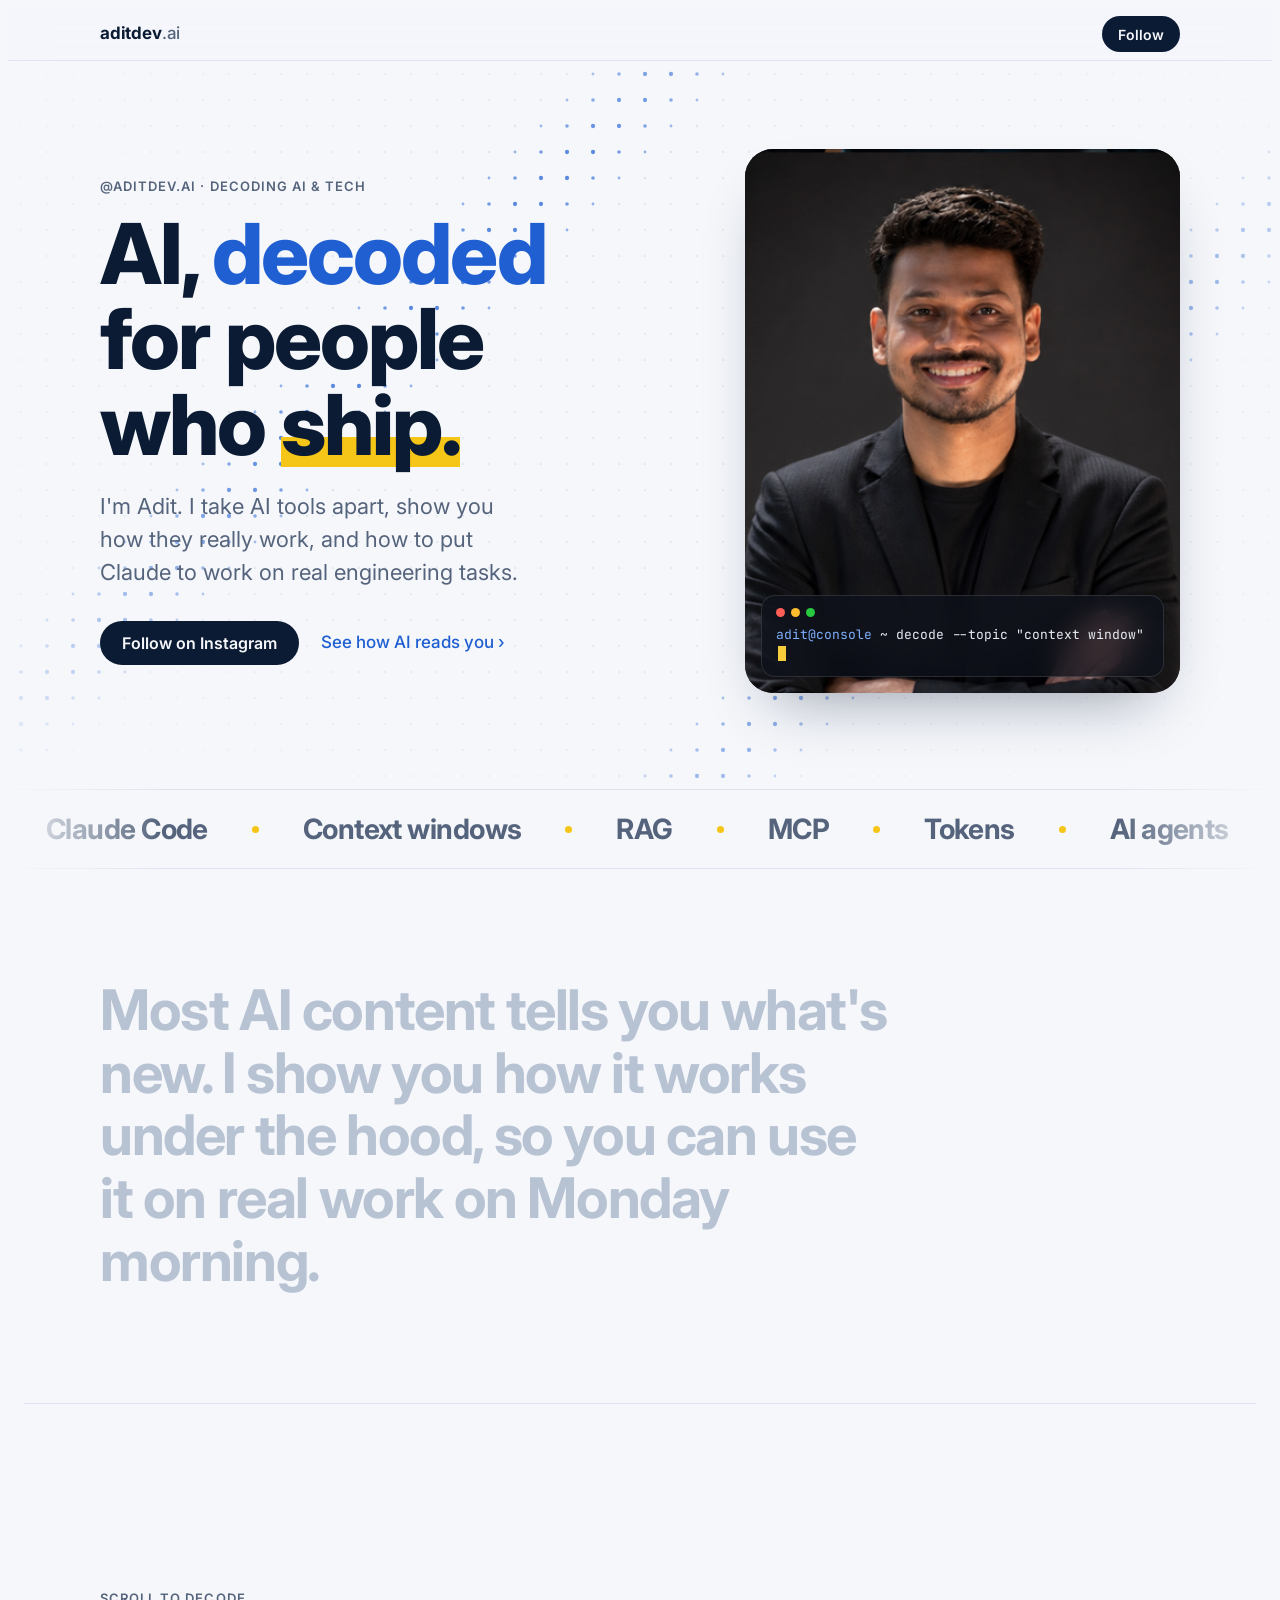
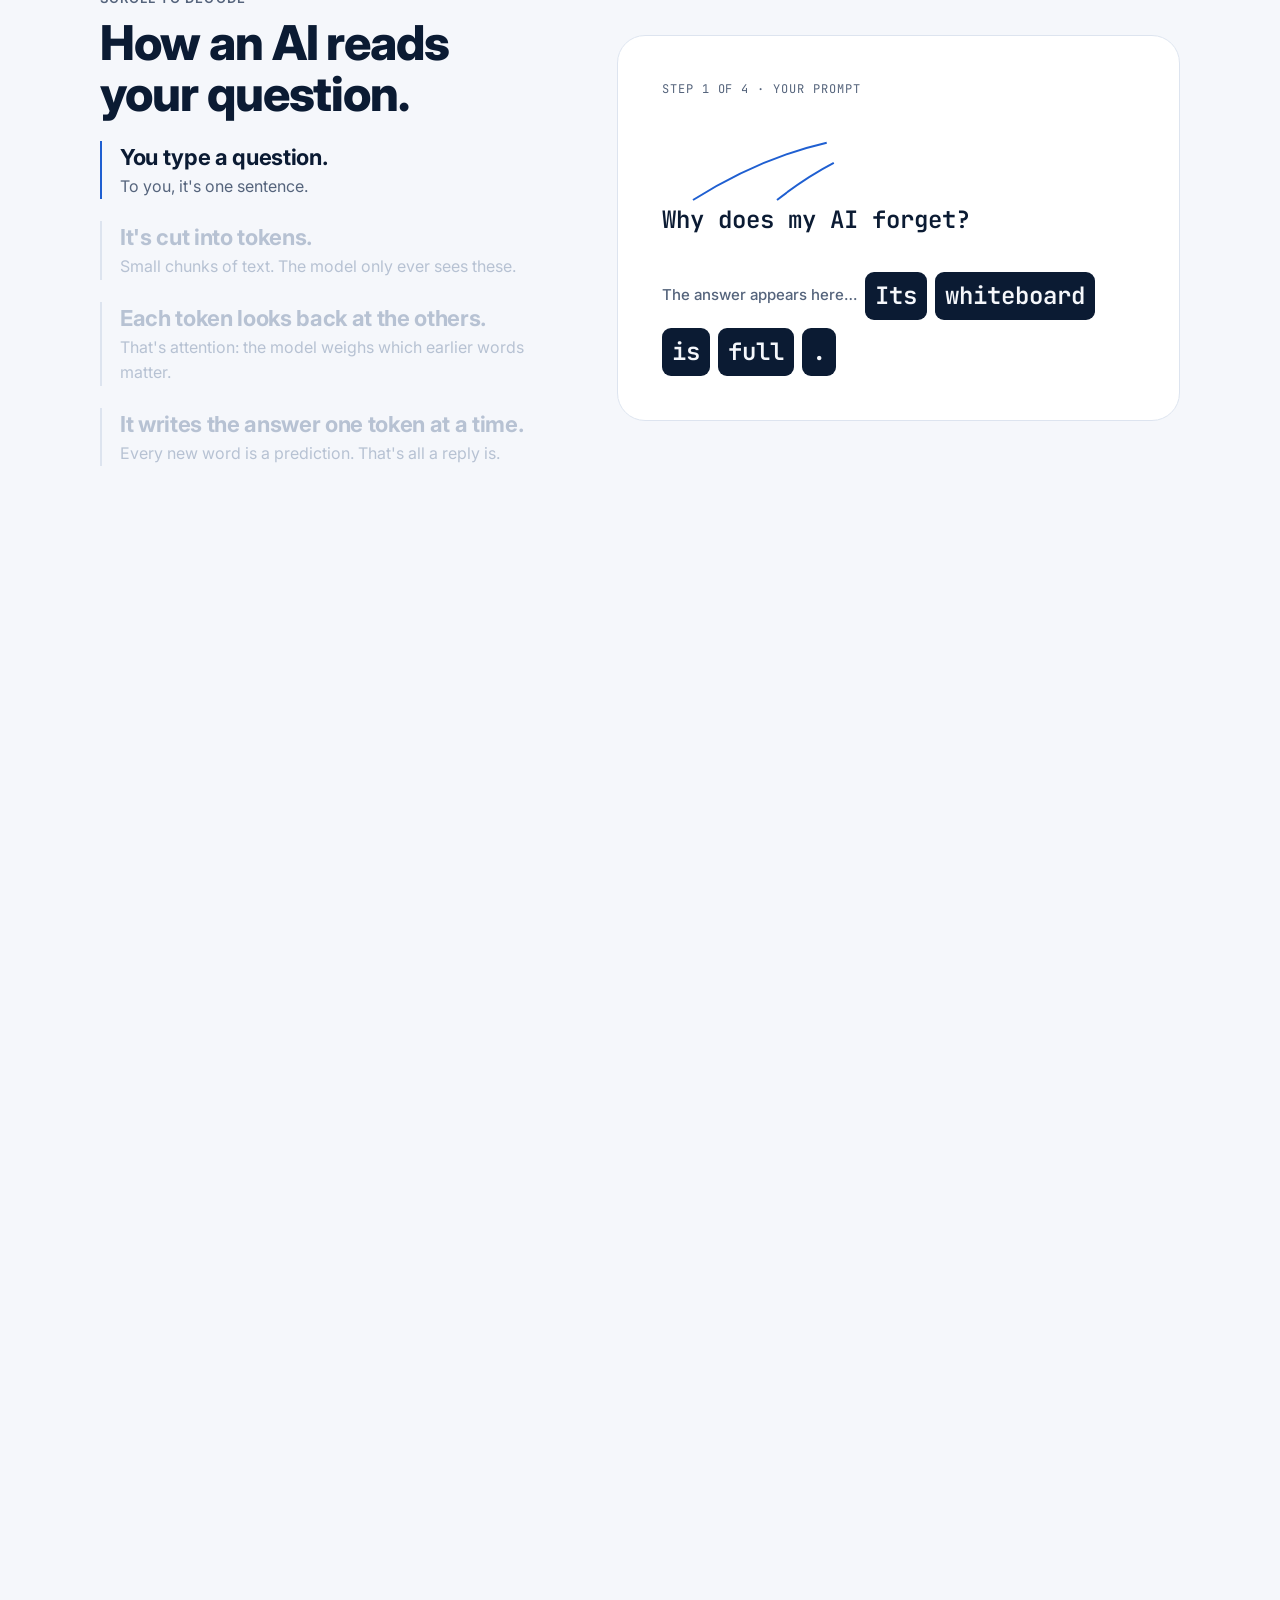
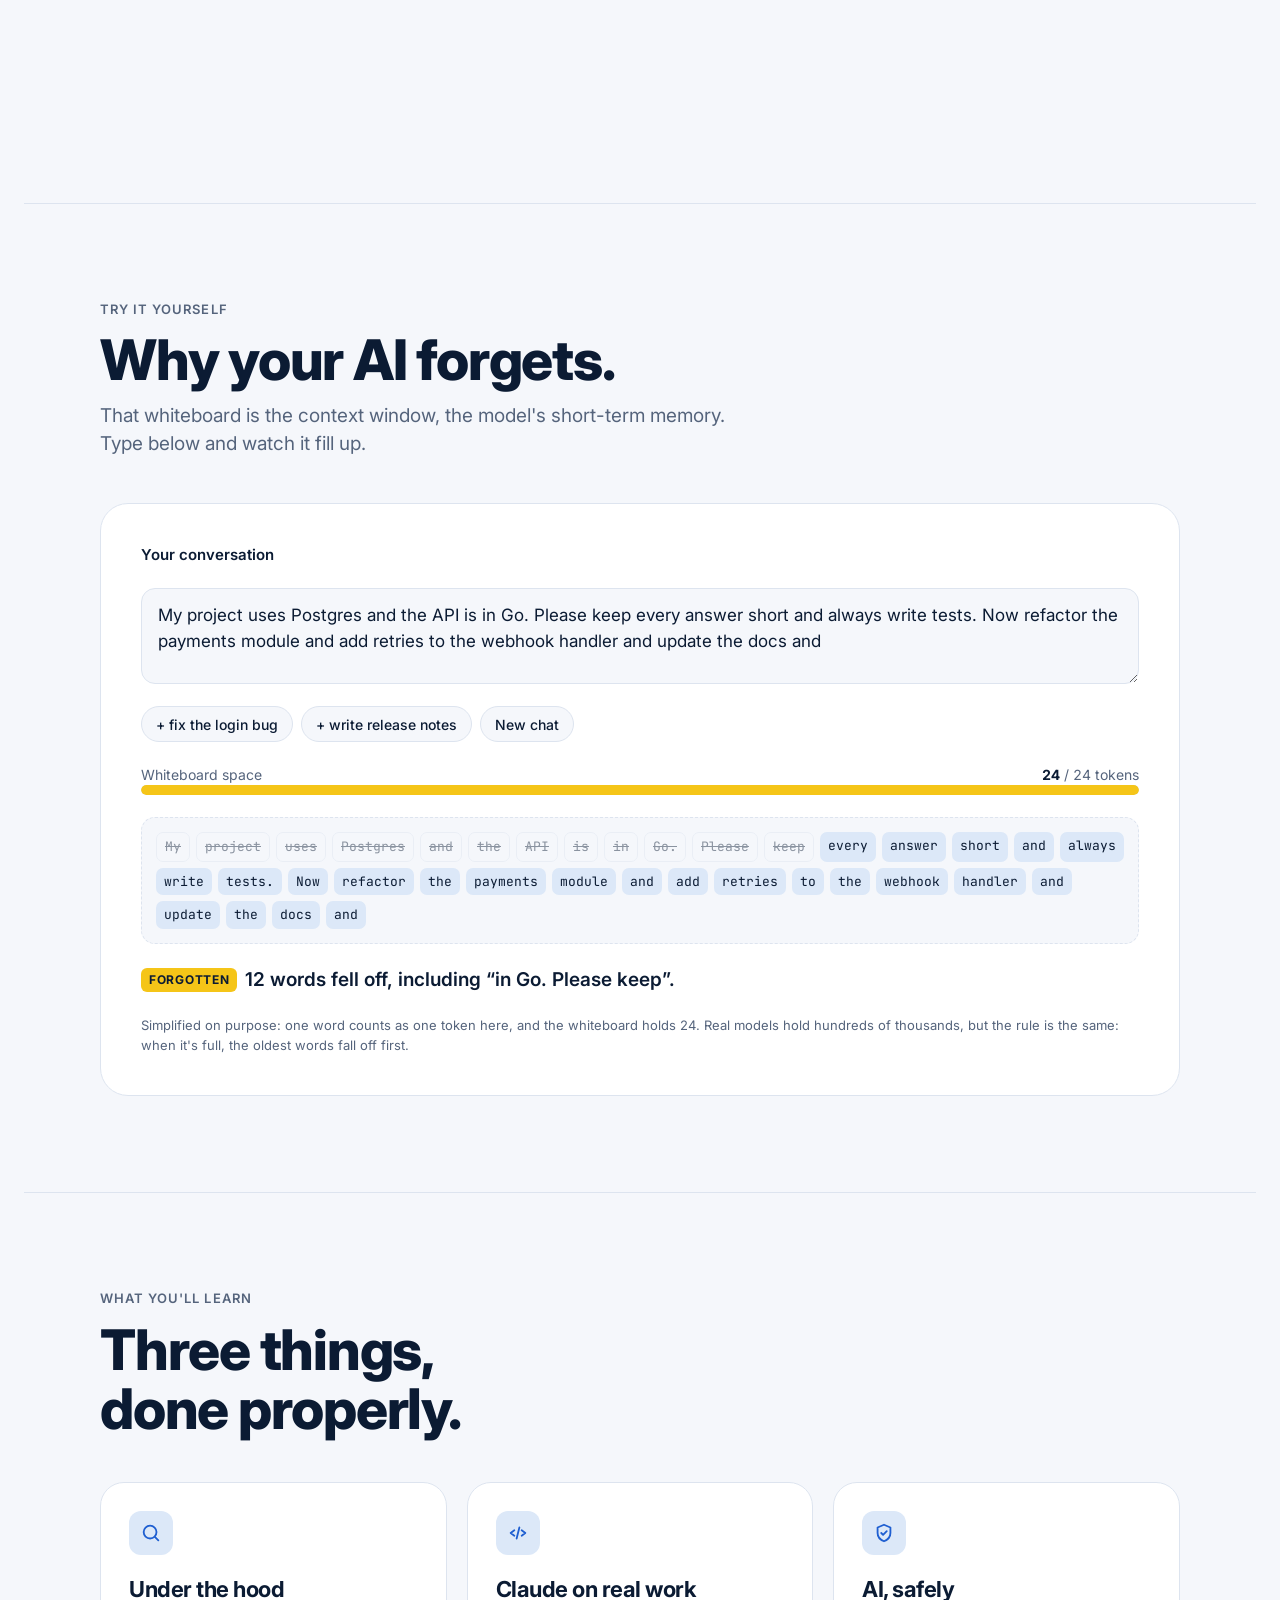
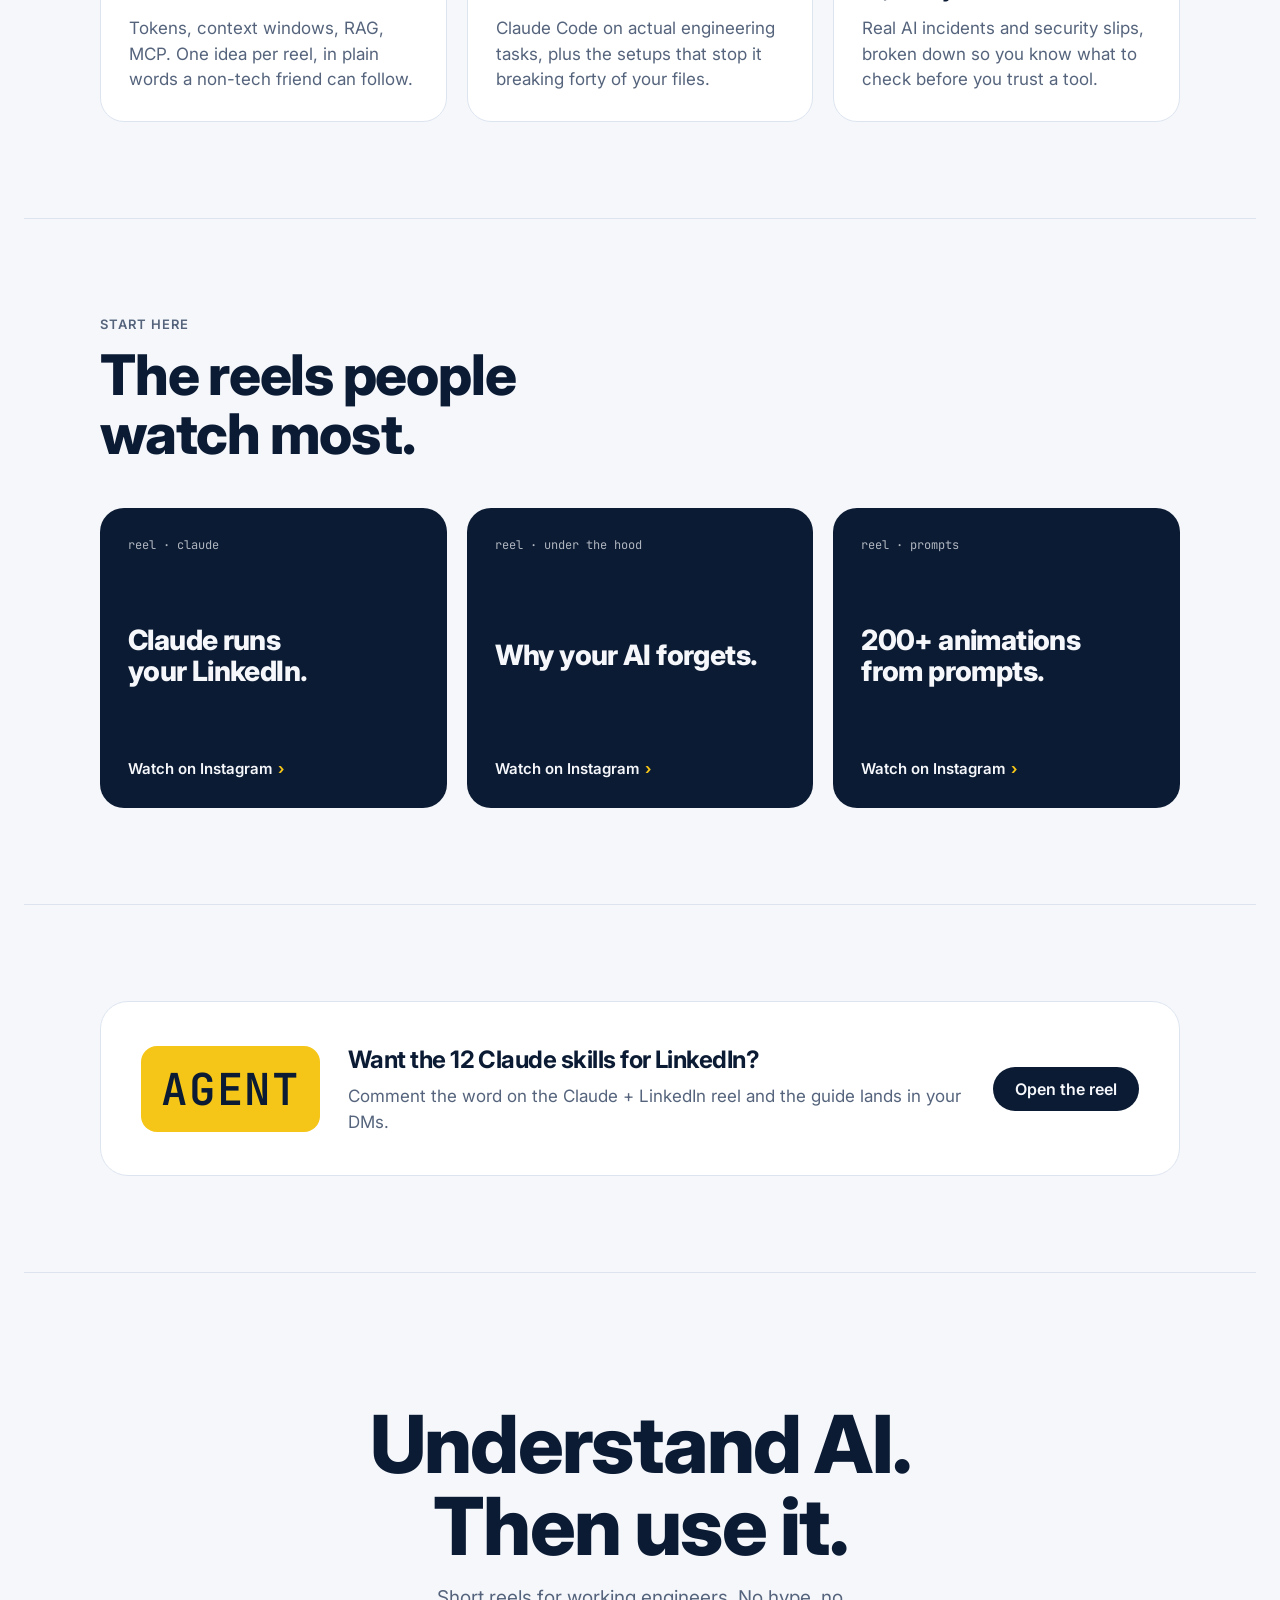
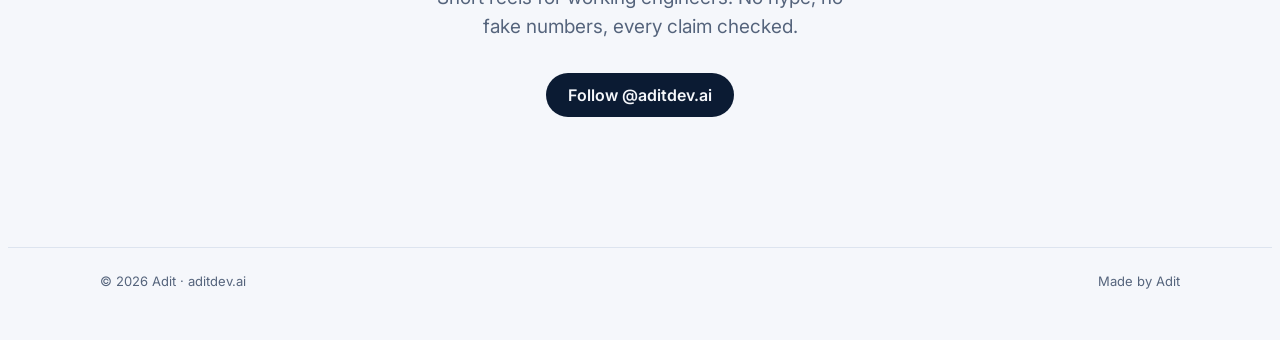
==== index.html @ 9563f28b "Launch aditdev.ai creator portfolio Apple-style link-in-bio site for @aditdev.ai: decoding hero, cur" ====
<!doctype html>
<html lang="en">
<head>
<meta charset="utf-8">
<meta name="viewport" content="width=device-width, initial-scale=1, viewport-fit=cover">
<title>Adit · aditdev.ai</title>
<meta name="description" content="Adit decodes AI and tech for engineers. Short reels on how AI really works and how to use Claude on real work.">
<meta property="og:type" content="website">
<meta property="og:title" content="Adit · aditdev.ai">
<meta property="og:description" content="AI, decoded for people who ship. Short reels on how AI really works and how to use Claude on real work.">
<meta property="og:image" content="adit.png">
<meta name="twitter:card" content="summary_large_image">
<meta name="theme-color" content="#F5F7FB" media="(prefers-color-scheme: light)">
<meta name="theme-color" content="#05070C" media="(prefers-color-scheme: dark)">
<link rel="icon" href="favicon.svg" type="image/svg+xml">
<link rel="preconnect" href="https://fonts.googleapis.com">
<link rel="stylesheet" href="https://fonts.googleapis.com/css2?family=Inter:wght@400;500;600;700;800&family=JetBrains+Mono:wght@500;600&display=swap">
<style>
/* Layout: Apple product-page rhythm. One idea per full-width band; motion only where it explains or responds to you. */
:root{
  --bg:#F5F7FB; --surface:#FFFFFF; --ink:#0B1B33; --ink2:#55647C; --line:#DDE4EF;
  --accent:#1F5FD1; --powder:#DCE8F8; --sun:#F5C518; --portrait:#1B1B1D; --dim:#B7C2D3;
  --glow:rgba(31,95,209,.14);
  --sans:-apple-system,BlinkMacSystemFont,"SF Pro Display","Inter",system-ui,"Segoe UI",sans-serif;
  --mono:"JetBrains Mono",ui-monospace,"SF Mono",Consolas,monospace;
  --gut:max(16px,env(safe-area-inset-left,0px));
  --navh:52px;
}
@media (prefers-color-scheme:dark){:root:not([data-theme="light"]){
  --bg:#05070C; --surface:#0E1420; --ink:#F2F5FA; --ink2:#9AA8BD; --line:#1E2738;
  --accent:#7FB0FF; --powder:#14233D; --sun:#F7CC3A; --dim:#2E394C; --glow:rgba(127,176,255,.16); color-scheme:dark}}
:root[data-theme="dark"]{
  --bg:#05070C; --surface:#0E1420; --ink:#F2F5FA; --ink2:#9AA8BD; --line:#1E2738;
  --accent:#7FB0FF; --powder:#14233D; --sun:#F7CC3A; --dim:#2E394C; --glow:rgba(127,176,255,.16); color-scheme:dark}

*{box-sizing:border-box}
html{scroll-behavior:smooth}
body{background:var(--bg);color:var(--ink);font-family:var(--sans);font-size:17px;line-height:1.5;-webkit-font-smoothing:antialiased;
  padding-left:max(16px,env(safe-area-inset-left,0px));padding-right:max(16px,env(safe-area-inset-right,0px));overflow-x:clip}
body::before{content:"";position:fixed;inset:0 0 auto;height:env(safe-area-inset-top,0px);z-index:10;background:var(--bg)}
a{color:inherit}
:focus-visible{outline:3px solid var(--accent);outline-offset:3px;border-radius:8px}
.wrap{max-width:1080px;margin:0 auto}
.bleed{margin-inline:calc(-1 * var(--gut));padding-inline:var(--gut)}
h1,h2,h3{text-wrap:balance;margin:0;letter-spacing:-.022em}
p{margin:0}
.eyebrow{font-size:13px;font-weight:600;letter-spacing:.08em;text-transform:uppercase;color:var(--ink2)}

/* nav + scroll progress */
nav{position:sticky;top:env(safe-area-inset-top,0px);z-index:6;background:color-mix(in srgb,var(--bg) 78%,transparent);
  backdrop-filter:saturate(180%) blur(20px);-webkit-backdrop-filter:saturate(180%) blur(20px);border-bottom:1px solid var(--line)}
nav::after{content:"";position:absolute;left:0;bottom:-1px;height:2px;width:calc(var(--prog,0) * 100%);background:var(--accent)}
nav .wrap{display:flex;align-items:center;justify-content:space-between;height:var(--navh)}
.mark{font-weight:700;font-size:17px;text-decoration:none;letter-spacing:-.01em}
.mark span{color:var(--ink2);font-weight:500}
.btn{display:inline-flex;align-items:center;gap:8px;min-height:44px;padding:0 22px;border-radius:999px;font-weight:600;font-size:16px;
  text-decoration:none;background:var(--ink);color:var(--bg);transition:transform .25s cubic-bezier(.2,.8,.2,1),opacity .2s ease;will-change:transform}
.btn:hover{opacity:.9}
.btn:active{scale:.97}
.btn.small{min-height:36px;padding:0 16px;font-size:14px}
.link{color:var(--accent);text-decoration:none;font-weight:500;min-height:44px;display:inline-flex;align-items:center}
.link:hover{text-decoration:underline}

/* hero */
.hero-shell{position:relative;isolation:isolate}
#grid{position:absolute;inset:0;width:100%;height:100%;z-index:-1;
  -webkit-mask-image:radial-gradient(ellipse 70% 80% at 50% 45%,#000 40%,transparent 100%);mask-image:radial-gradient(ellipse 70% 80% at 50% 45%,#000 40%,transparent 100%)}
.hero{display:grid;grid-template-columns:1.15fr .85fr;gap:56px;align-items:center;padding-block:88px 96px}
.hero h1{font-size:clamp(44px,7vw,84px);line-height:1.02;font-weight:800;margin-top:14px}
.dec{color:var(--accent);cursor:default}
.hero h1 em{font-style:normal;background:linear-gradient(transparent 62%,var(--sun) 62% 92%,transparent 92%)}
:root[data-theme="dark"] .hero h1 em{color:var(--sun);background:none}
@media (prefers-color-scheme:dark){:root:not([data-theme="light"]) .hero h1 em{color:var(--sun);background:none}}
.hero .lede{font-size:clamp(19px,2vw,22px);color:var(--ink2);margin-top:22px;max-width:30ch}
.hero .ctas{display:flex;flex-wrap:wrap;gap:12px 22px;align-items:center;margin-top:32px}
.tiltwrap{perspective:1000px}
.portrait{position:relative;margin:0;border-radius:28px;overflow:hidden;background:var(--portrait);aspect-ratio:4/5;max-width:100%;
  transform:rotateX(var(--rx,0deg)) rotateY(var(--ry,0deg));transition:transform .5s cubic-bezier(.2,.8,.2,1);
  box-shadow:0 30px 60px -30px rgba(11,27,51,.45)}
.portrait.live{transition:transform .08s linear}
.portrait img{width:100%;height:100%;object-fit:cover;object-position:50% 20%;display:block}
.portrait::after{content:"";position:absolute;inset:0;pointer-events:none;opacity:var(--go,0);transition:opacity .4s ease;
  background:radial-gradient(400px circle at var(--gx,50%) var(--gy,30%),rgba(255,255,255,.22),transparent 60%)}
.console{position:absolute;left:16px;right:16px;bottom:16px;border-radius:14px;background:rgba(14,18,28,.72);
  backdrop-filter:blur(14px);-webkit-backdrop-filter:blur(14px);color:#E9EEF6;font-family:var(--mono);font-size:13px;padding:12px 14px;
  border:1px solid rgba(255,255,255,.12);transform:translateZ(40px)}
.console .bar{display:flex;gap:6px;margin-bottom:8px}
.console .bar i{width:9px;height:9px;border-radius:50%;background:#5A6476}
.console .bar i:first-child{background:#FF5F57}.console .bar i:nth-child(2){background:#FEBC2E}.console .bar i:nth-child(3){background:#28C840}
.console .p{color:#7FB0FF}
.caret{display:inline-block;width:8px;height:15px;background:#F7CC3A;vertical-align:-2px;margin-left:2px;animation:blink 1s steps(1) infinite}
@keyframes blink{50%{opacity:0}}

/* marquee */
.marquee{border-block:1px solid var(--line);overflow:hidden;padding-block:18px;
  -webkit-mask-image:linear-gradient(90deg,transparent,#000 12%,#000 88%,transparent);mask-image:linear-gradient(90deg,transparent,#000 12%,#000 88%,transparent)}
.track-m{display:flex;width:max-content;animation:slide 38s linear infinite}
.marquee:hover .track-m{animation-play-state:paused}
.track-m ul{display:flex;gap:44px;padding:0 22px 0 22px;margin:0;list-style:none}
.track-m li{font-size:clamp(20px,2.4vw,28px);font-weight:700;letter-spacing:-.02em;color:var(--ink2);white-space:nowrap;display:flex;align-items:center;gap:44px}
.track-m li::after{content:"";width:7px;height:7px;border-radius:50%;background:var(--sun)}
@keyframes slide{to{transform:translateX(-50%)}}

/* statement */
.statement{padding-block:110px}
.statement p{font-size:clamp(30px,4.6vw,56px);line-height:1.12;font-weight:700;letter-spacing:-.025em;max-width:22ch}
.statement .w{color:var(--dim);transition:color .35s ease}
.statement .w.on{color:var(--ink)}
.statement .w.key.on{color:var(--accent)}

/* sections */
section.band{padding-block:96px;border-top:1px solid var(--line)}
.head{display:flex;flex-direction:column;gap:12px;margin-bottom:44px;max-width:640px}
.head h2{font-size:clamp(34px,4.6vw,56px);line-height:1.05;font-weight:800}
.head p{color:var(--ink2);font-size:19px}

/* pinned story */
.story{height:400vh;border-top:1px solid var(--line);position:relative}
.pin{position:sticky;top:calc(env(safe-area-inset-top,0px) + var(--navh));height:calc(100vh - var(--navh));height:calc(100svh - var(--navh));
  display:flex;align-items:center}
.pin .wrap{width:100%;display:grid;grid-template-columns:.9fr 1.1fr;gap:56px;align-items:center}
.steps{list-style:none;margin:22px 0 0;padding:0;display:grid;gap:22px}
.steps li{padding-left:18px;border-left:2px solid var(--line);color:var(--dim);transition:color .4s ease,border-color .4s ease}
.steps li b{display:block;font-size:22px;letter-spacing:-.015em;color:inherit}
.steps li span{font-size:16px}
.steps li.on{color:var(--ink2);border-color:var(--accent)}
.steps li.on b{color:var(--ink)}
.stage{background:var(--surface);border:1px solid var(--line);border-radius:28px;padding:clamp(22px,4vw,44px);min-height:360px;display:flex;flex-direction:column;gap:28px;justify-content:center;min-width:0}
.stage .lbl{font-family:var(--mono);font-size:12px;color:var(--ink2);text-transform:uppercase;letter-spacing:.08em}
.toks{position:relative;display:flex;flex-wrap:wrap;gap:0;font-family:var(--mono);font-size:clamp(17px,2.4vw,24px);font-weight:600;padding-top:70px}
.toks .t{white-space:pre;padding:6px 0;border-radius:9px;transition:all .5s cubic-bezier(.2,.8,.2,1)}
.s1 .toks,.s2 .toks,.s3 .toks{gap:8px}
.s1 .toks .t,.s2 .toks .t,.s3 .toks .t{padding:6px 10px;background:var(--powder)}
.s1 .toks .t:nth-child(even),.s2 .toks .t:nth-child(even),.s3 .toks .t:nth-child(even){background:color-mix(in srgb,var(--sun) 35%,var(--surface))}
.s2 .toks .t.q{outline:2px solid var(--accent);outline-offset:2px}
#arcs{position:absolute;left:0;top:0;width:100%;height:76px;overflow:visible;pointer-events:none}
#arcs path{fill:none;stroke:var(--accent);stroke-width:2;stroke-dasharray:300;stroke-dashoffset:300;transition:stroke-dashoffset .9s ease}
.s2 #arcs path,.s3 #arcs path{stroke-dashoffset:0}
.s3 #arcs path{opacity:.25}
.answer{display:flex;flex-wrap:wrap;gap:8px;font-family:var(--mono);font-size:clamp(17px,2.4vw,24px);font-weight:600;min-height:48px}
.answer .t{padding:6px 10px;border-radius:9px;background:var(--ink);color:var(--bg);opacity:0;transform:translateY(10px) scale(.9);transition:all .4s cubic-bezier(.2,.8,.2,1)}
.s3 .answer .t{opacity:1;transform:none}
.s3 .answer .t:nth-child(3){transition-delay:.15s}.s3 .answer .t:nth-child(4){transition-delay:.3s}.s3 .answer .t:nth-child(5){transition-delay:.45s}.s3 .answer .t:nth-child(6){transition-delay:.6s}
.answer .hint{font-family:var(--sans);font-size:15px;font-weight:500;color:var(--ink2);align-self:center}
.s3 .answer .hint{display:none}

/* live demo */
.demo{background:var(--surface);border:1px solid var(--line);border-radius:28px;padding:clamp(20px,4vw,40px);display:grid;gap:22px}
.demo label{font-weight:600;font-size:15px}
.demo textarea{width:100%;min-height:96px;resize:vertical;font:inherit;font-size:17px;color:var(--ink);background:var(--bg);border:1px solid var(--line);border-radius:14px;padding:14px 16px}
.chips{display:flex;flex-wrap:wrap;gap:8px}
.chip{min-height:36px;padding:0 14px;border-radius:999px;border:1px solid var(--line);background:var(--bg);color:var(--ink);font:inherit;font-size:14px;font-weight:500;cursor:pointer}
.chip:hover{border-color:var(--accent);color:var(--accent)}
.meter{display:flex;justify-content:space-between;gap:12px;flex-wrap:wrap;font-size:14px;color:var(--ink2);font-variant-numeric:tabular-nums}
.meter b{color:var(--ink)}
.track{height:10px;border-radius:999px;background:var(--powder);overflow:hidden}
.fill{height:100%;width:0;background:var(--accent);border-radius:999px;transition:width .25s ease}
.fill.full{background:var(--sun)}
.board{display:flex;flex-wrap:wrap;gap:6px;min-height:44px;padding:14px;border-radius:14px;background:var(--bg);border:1px dashed var(--line)}
.tok{font-family:var(--mono);font-size:13px;padding:4px 8px;border-radius:7px;background:var(--powder);color:var(--ink);transition:opacity .3s ease;animation:pop .3s cubic-bezier(.2,.8,.2,1)}
@keyframes pop{from{transform:scale(.6);opacity:0}}
.tok.gone{opacity:.45;text-decoration:line-through;background:transparent;border:1px solid var(--line);animation:none}
.verdict{font-size:19px;font-weight:600;min-height:1.5em}
.verdict .flag{display:inline-block;font-size:12px;font-weight:700;letter-spacing:.06em;text-transform:uppercase;padding:3px 8px;border-radius:6px;margin-right:8px;vertical-align:2px;background:var(--powder);color:var(--accent)}
.verdict .flag.warn{background:var(--sun);color:#0B1B33}
.note{font-size:13px;color:var(--ink2)}

/* spotlight cards */
.spot{position:relative;overflow:hidden}
.spot::before{content:"";position:absolute;inset:0;pointer-events:none;opacity:0;transition:opacity .3s ease;
  background:radial-gradient(320px circle at var(--mx,50%) var(--my,50%),var(--glow),transparent 70%)}
.spot:hover::before{opacity:1}
.grid3{display:grid;grid-template-columns:repeat(3,1fr);gap:20px}
.tile{background:var(--surface);border:1px solid var(--line);border-radius:24px;padding:28px;display:flex;flex-direction:column;gap:10px;min-width:0;transition:border-color .3s ease}
.tile:hover{border-color:color-mix(in srgb,var(--accent) 40%,var(--line))}
.tile .ic{width:44px;height:44px;border-radius:12px;background:var(--powder);display:grid;place-items:center;color:var(--accent);transition:transform .4s cubic-bezier(.2,.8,.2,1)}
.tile:hover .ic{transform:rotate(-8deg) scale(1.08)}
.tile h3{font-size:22px;font-weight:700;margin-top:8px}
.tile p{color:var(--ink2)}
.reels{display:grid;grid-template-columns:repeat(3,1fr);gap:20px;perspective:1200px}
.reel{display:flex;flex-direction:column;justify-content:space-between;gap:28px;min-height:300px;padding:28px;border-radius:24px;text-decoration:none;
  background:var(--ink);color:var(--bg);transform:rotateX(var(--rx,0deg)) rotateY(var(--ry,0deg));transition:transform .5s cubic-bezier(.2,.8,.2,1)}
.reel.live{transition:transform .08s linear}
.reel.spot::before{background:radial-gradient(300px circle at var(--mx,50%) var(--my,50%),rgba(247,204,58,.22),transparent 70%)}
.reel .tag{font-family:var(--mono);font-size:12px;opacity:.7}
.reel h3{font-size:28px;line-height:1.1;font-weight:800}
.reel .go{font-weight:600;font-size:15px;display:flex;align-items:center;gap:6px}
.reel .go b{color:var(--sun);transition:transform .3s ease}
.reel:hover .go b{transform:translateX(5px)}

/* guide */
.guide{display:grid;grid-template-columns:auto 1fr auto;gap:28px;align-items:center;background:var(--surface);border:1px solid var(--line);border-radius:28px;padding:clamp(22px,4vw,40px)}
.kw{font-family:var(--mono);font-weight:600;font-size:clamp(28px,4vw,44px);padding:10px 20px;border-radius:16px;background:var(--sun);color:#0B1B33;letter-spacing:.04em}
.guide h3{font-size:24px;font-weight:700}
.guide p{color:var(--ink2);margin-top:6px}

/* final */
.final{text-align:center;padding-block:130px;border-top:1px solid var(--line)}
.final h2{font-size:clamp(40px,6.5vw,80px);line-height:1.02;font-weight:800}
.final p{color:var(--ink2);font-size:19px;margin:18px auto 32px;max-width:36ch}
footer{border-top:1px solid var(--line);padding-block:24px 40px;font-size:13px;color:var(--ink2)}
footer .wrap{display:flex;justify-content:space-between;gap:12px;flex-wrap:wrap}

/* scroll reveal: progressive, content stays visible where unsupported */
@supports (animation-timeline:view()){
  .reveal{animation:rise linear both;animation-timeline:view();animation-range:entry 0% cover 28%}
  @keyframes rise{from{transform:translateY(48px) scale(.97);opacity:.35}}
}

@media (max-width:860px){
  .hero{grid-template-columns:1fr;gap:36px;padding-block:48px 64px}
  .tiltwrap{max-width:420px}
  .grid3,.reels{grid-template-columns:1fr}
  .reel{min-height:200px}
  section.band{padding-block:64px}
  .statement{padding-block:72px}
  .final{padding-block:88px}
  .story{height:340vh}
  .pin .wrap{grid-template-columns:1fr;gap:20px}
  .steps{margin-top:12px;gap:0}
  .steps li{display:none;border:0;padding:0}
  .steps li.on{display:block}
  .pin h2{font-size:30px}
  .stage{min-height:300px}
  .guide{grid-template-columns:1fr;justify-items:start}
}
@media (prefers-reduced-motion:reduce){
  *{transition:none!important;animation:none!important}
  html{scroll-behavior:auto}
  .statement .w{color:var(--ink)}
  .track-m{flex-wrap:wrap}
}
</style>
</head>
<body>

<nav aria-label="Main" class="bleed">
  <div class="wrap">
    <a class="mark" href="#top">aditdev<span>.ai</span></a>
    <a class="btn small mag" href="https://www.instagram.com/aditdev.ai/" target="_blank" rel="noopener">Follow</a>
  </div>
</nav>

<div class="hero-shell bleed" id="top">
  <canvas id="grid" aria-hidden="true"></canvas>
  <header class="hero wrap">
    <div>
      <div class="eyebrow">@aditdev.ai · Decoding AI &amp; tech</div>
      <h1>AI, <span class="dec" id="dec">decoded</span> for people who <em>ship.</em></h1>
      <p class="lede">I'm Adit. I take AI tools apart, show you how they really work, and how to put Claude to work on real engineering tasks.</p>
      <div class="ctas">
        <a class="btn mag" href="https://www.instagram.com/aditdev.ai/" target="_blank" rel="noopener">Follow on Instagram</a>
        <a class="link" href="#story">See how AI reads you ›</a>
      </div>
    </div>
    <div class="tiltwrap">
      <figure class="portrait" id="portrait">
        <img src="adit.png" alt="Adit, smiling, arms crossed, in a black blazer">
        <div class="console" aria-hidden="true">
          <div class="bar"><i></i><i></i><i></i></div>
          <span class="p">adit@console</span> ~ <span id="typed"></span><span class="caret"></span>
        </div>
      </figure>
    </div>
  </header>
</div>

<div class="marquee bleed" aria-label="Topics I cover">
  <div class="track-m">
    <ul><li>Claude Code</li><li>Context windows</li><li>RAG</li><li>MCP</li><li>Tokens</li><li>AI agents</li><li>Prompting</li><li>AI security</li></ul>
    <ul aria-hidden="true"><li>Claude Code</li><li>Context windows</li><li>RAG</li><li>MCP</li><li>Tokens</li><li>AI agents</li><li>Prompting</li><li>AI security</li></ul>
  </div>
</div>

<section class="statement" aria-label="What I do">
  <div class="wrap">
    <p id="stmt">Most AI content tells you what's new. I show you how it works under the hood, so you can use it on real work on Monday morning.</p>
  </div>
</section>

<section class="story" id="story" aria-labelledby="story-h">
  <div class="pin">
    <div class="wrap">
      <div>
        <div class="eyebrow">Scroll to decode</div>
        <h2 id="story-h" style="font-size:clamp(30px,4vw,48px);font-weight:800;line-height:1.05;margin-top:10px">How an AI reads your question.</h2>
        <ol class="steps" id="steps">
          <li class="on"><b>You type a question.</b><span>To you, it's one sentence.</span></li>
          <li><b>It's cut into tokens.</b><span>Small chunks of text. The model only ever sees these.</span></li>
          <li><b>Each token looks back at the others.</b><span>That's attention: the model weighs which earlier words matter.</span></li>
          <li><b>It writes the answer one token at a time.</b><span>Every new word is a prediction. That's all a reply is.</span></li>
        </ol>
      </div>
      <div class="stage s0" id="stage">
        <div class="lbl" id="lbl">Step 1 of 4 · your prompt</div>
        <div class="toks" id="toks">
          <svg id="arcs" aria-hidden="true"></svg>
          <span class="t">Why</span><span class="t"> does</span><span class="t"> my</span><span class="t"> AI</span><span class="t"> forget</span><span class="t q">?</span>
        </div>
        <div class="answer" aria-label="Model answer"><span class="hint">The answer appears here…</span><span class="t">Its</span><span class="t"> whiteboard</span><span class="t"> is</span><span class="t"> full</span><span class="t">.</span></div>
      </div>
    </div>
  </div>
</section>

<section class="band" id="demo">
  <div class="wrap">
    <div class="head reveal">
      <div class="eyebrow">Try it yourself</div>
      <h2>Why your AI forgets.</h2>
      <p>That whiteboard is the context window, the model's short-term memory. Type below and watch it fill up.</p>
    </div>
    <div class="demo reveal">
      <label for="chat">Your conversation</label>
      <textarea id="chat">My project uses Postgres and the API is in Go. Please keep every answer short and always write tests. Now refactor the payments module and add retries to the webhook handler and update the docs and</textarea>
      <div class="chips" aria-label="Quick add">
        <button class="chip" type="button" data-add="and fix the login bug">+ fix the login bug</button>
        <button class="chip" type="button" data-add="and also write the release notes">+ write release notes</button>
        <button class="chip" type="button" data-clear>New chat</button>
      </div>
      <div>
        <div class="meter"><span>Whiteboard space</span><span><b id="used">0</b> / <span>24</span> tokens</span></div>
        <div class="track" role="progressbar" aria-label="Whiteboard space used" aria-valuemin="0" aria-valuemax="24" id="bar"><div class="fill" id="fill"></div></div>
      </div>
      <div class="board" id="board" aria-live="polite"></div>
      <p class="verdict" id="verdict"></p>
      <p class="note">Simplified on purpose: one word counts as one token here, and the whiteboard holds 24. Real models hold hundreds of thousands, but the rule is the same: when it's full, the oldest words fall off first.</p>
    </div>
  </div>
</section>

<section class="band" aria-labelledby="topics-h">
  <div class="wrap">
    <div class="head reveal">
      <div class="eyebrow">What you'll learn</div>
      <h2 id="topics-h">Three things, done properly.</h2>
    </div>
    <div class="grid3">
      <article class="tile spot reveal">
        <div class="ic" aria-hidden="true"><svg width="22" height="22" viewBox="0 0 24 24" fill="none" stroke="currentColor" stroke-width="2" stroke-linecap="round"><circle cx="11" cy="11" r="7"/><path d="m20 20-3.5-3.5"/></svg></div>
        <h3>Under the hood</h3>
        <p>Tokens, context windows, RAG, MCP. One idea per reel, in plain words a non-tech friend can follow.</p>
      </article>
      <article class="tile spot reveal">
        <div class="ic" aria-hidden="true"><svg width="22" height="22" viewBox="0 0 24 24" fill="none" stroke="currentColor" stroke-width="2" stroke-linecap="round" stroke-linejoin="round"><path d="m8 9-4 3 4 3M16 9l4 3-4 3M13.5 6l-3 12"/></svg></div>
        <h3>Claude on real work</h3>
        <p>Claude Code on actual engineering tasks, plus the setups that stop it breaking forty of your files.</p>
      </article>
      <article class="tile spot reveal">
        <div class="ic" aria-hidden="true"><svg width="22" height="22" viewBox="0 0 24 24" fill="none" stroke="currentColor" stroke-width="2" stroke-linecap="round" stroke-linejoin="round"><path d="M12 3 5 6v6c0 4.5 3 7.5 7 9 4-1.5 7-4.5 7-9V6z"/><path d="m9 12 2 2 4-4"/></svg></div>
        <h3>AI, safely</h3>
        <p>Real AI incidents and security slips, broken down so you know what to check before you trust a tool.</p>
      </article>
    </div>
  </div>
</section>

<section class="band" aria-labelledby="start-h">
  <div class="wrap">
    <div class="head reveal">
      <div class="eyebrow">Start here</div>
      <h2 id="start-h">The reels people watch most.</h2>
    </div>
    <div class="reels">
      <a class="reel spot tilt reveal" href="https://www.instagram.com/aditdev.ai/" target="_blank" rel="noopener">
        <span class="tag">reel · claude</span><h3>Claude runs your LinkedIn.</h3><span class="go">Watch on Instagram <b>›</b></span>
      </a>
      <a class="reel spot tilt reveal" href="https://www.instagram.com/aditdev.ai/" target="_blank" rel="noopener">
        <span class="tag">reel · under the hood</span><h3>Why your AI forgets.</h3><span class="go">Watch on Instagram <b>›</b></span>
      </a>
      <a class="reel spot tilt reveal" href="https://www.instagram.com/aditdev.ai/" target="_blank" rel="noopener">
        <span class="tag">reel · prompts</span><h3>200+ animations from prompts.</h3><span class="go">Watch on Instagram <b>›</b></span>
      </a>
    </div>
  </div>
</section>

<section class="band" aria-labelledby="guide-h">
  <div class="wrap">
    <div class="guide spot reveal">
      <span class="kw">AGENT</span>
      <div>
        <h3 id="guide-h">Want the 12 Claude skills for LinkedIn?</h3>
        <p>Comment the word on the Claude + LinkedIn reel and the guide lands in your DMs.</p>
      </div>
      <a class="btn mag" href="https://www.instagram.com/aditdev.ai/" target="_blank" rel="noopener">Open the reel</a>
    </div>
  </div>
</section>

<section class="final" aria-labelledby="final-h">
  <div class="wrap reveal">
    <h2 id="final-h">Understand AI.<br>Then use it.</h2>
    <p>Short reels for working engineers. No hype, no fake numbers, every claim checked.</p>
    <a class="btn mag" href="https://www.instagram.com/aditdev.ai/" target="_blank" rel="noopener">Follow @aditdev.ai</a>
  </div>
</section>

<footer class="bleed">
  <div class="wrap"><span>© 2026 Adit · aditdev.ai</span><span>Made by Adit</span></div>
</footer>

<script>
(() => {
  const reduce = matchMedia('(prefers-reduced-motion: reduce)').matches;
  const fine = matchMedia('(hover: hover) and (pointer: fine)').matches;
  const css = n => getComputedStyle(document.documentElement).getPropertyValue(n).trim();

  /* 1. "decoded" scrambles into place on load and on hover */
  const dec = document.getElementById('dec'), word = dec.textContent, glyphs = '01<>/{}#%&$ABCDEFXZ';
  function scramble() {
    if (reduce) return;
    let f = 0;
    const id = setInterval(() => {
      dec.textContent = [...word].map((c, i) => i < f / 3 ? c : glyphs[Math.random() * glyphs.length | 0]).join('');
      if (++f > word.length * 3) { clearInterval(id); dec.textContent = word; }
    }, 40);
  }
  scramble();
  dec.addEventListener('mouseenter', scramble);

  /* 2. console typing */
  const lines = ['decode --topic "context window"', 'claude --task "real work"', 'follow @aditdev.ai'];
  const out = document.getElementById('typed');
  if (reduce) out.textContent = lines[2];
  else {
    let li = 0, ci = 0, del = false;
    (function tick() {
      const s = lines[li]; out.textContent = s.slice(0, ci);
      if (!del && ci < s.length) { ci++; return setTimeout(tick, 55); }
      if (!del) { del = true; return setTimeout(tick, 1600); }
      if (ci > 0) { ci--; return setTimeout(tick, 22); }
      del = false; li = (li + 1) % lines.length; setTimeout(tick, 300);
    })();
  }

  /* 3. hero dot grid: a field of "tokens" that lights up around your cursor */
  const cv = document.getElementById('grid'), cx = cv.getContext('2d'), shell = cv.parentElement;
  let W = 0, H = 0, dpr = 1, mx = -999, my = -999, t0 = performance.now(), running = false, cols = {};
  function size() {
    dpr = Math.min(2, devicePixelRatio || 1); W = shell.clientWidth; H = shell.clientHeight;
    cv.width = W * dpr; cv.height = H * dpr; cx.setTransform(dpr, 0, 0, dpr, 0, 0);
    cols = { dim: css('--dim'), acc: css('--accent') }; draw(performance.now());
  }
  function draw(now) {
    cx.clearRect(0, 0, W, H);
    const gap = 26, t = (now - t0) / 1000;
    for (let y = gap / 2; y < H; y += gap) for (let x = gap / 2; x < W; x += gap) {
      const d = Math.hypot(x - mx, y - my), near = Math.max(0, 1 - d / 160);
      const wave = reduce ? 0 : Math.max(0, Math.sin((x + y) / 120 - t * 1.2)) ** 8 * .6;
      const k = Math.max(near, wave);
      cx.globalAlpha = .35 + k * .65;
      cx.fillStyle = k > .15 ? cols.acc : cols.dim;
      cx.beginPath(); cx.arc(x, y, 1.1 + k * 1.8, 0, 6.283); cx.fill();
    }
    cx.globalAlpha = 1;
  }
  function loop(now) { if (!running) return; draw(now); requestAnimationFrame(loop); }
  new IntersectionObserver(([e]) => {
    running = e.isIntersecting && !reduce;
    if (running) requestAnimationFrame(loop);
  }).observe(shell);
  shell.addEventListener('pointermove', e => { const r = shell.getBoundingClientRect(); mx = e.clientX - r.left; my = e.clientY - r.top; if (reduce) draw(0); });
  shell.addEventListener('pointerleave', () => { mx = my = -999; });
  addEventListener('resize', size);
  matchMedia('(prefers-color-scheme: dark)').addEventListener('change', size);
  new MutationObserver(size).observe(document.documentElement, { attributes: true, attributeFilter: ['data-theme'] });
  size();

  /* 4. 3D tilt (portrait + reel cards) and cursor spotlight */
  function tilt(el, max) {
    if (!fine || reduce) return;
    el.addEventListener('pointermove', e => {
      const r = el.getBoundingClientRect(), px = (e.clientX - r.left) / r.width, py = (e.clientY - r.top) / r.height;
      el.classList.add('live');
      el.style.setProperty('--ry', ((px - .5) * max * 2).toFixed(2) + 'deg');
      el.style.setProperty('--rx', ((.5 - py) * max * 2).toFixed(2) + 'deg');
      el.style.setProperty('--gx', px * 100 + '%'); el.style.setProperty('--gy', py * 100 + '%'); el.style.setProperty('--go', 1);
    });
    el.addEventListener('pointerleave', () => { el.classList.remove('live'); ['--rx', '--ry'].forEach(p => el.style.setProperty(p, '0deg')); el.style.setProperty('--go', 0); });
  }
  tilt(document.getElementById('portrait'), 8);
  document.querySelectorAll('.tilt').forEach(el => tilt(el, 6));
  document.querySelectorAll('.spot').forEach(el => el.addEventListener('pointermove', e => {
    const r = el.getBoundingClientRect();
    el.style.setProperty('--mx', e.clientX - r.left + 'px'); el.style.setProperty('--my', e.clientY - r.top + 'px');
  }));

  /* 5. magnetic buttons */
  if (fine && !reduce) document.querySelectorAll('.mag').forEach(b => {
    b.addEventListener('pointermove', e => { const r = b.getBoundingClientRect(); b.style.transform = `translate(${(e.clientX - r.left - r.width / 2) * .18}px,${(e.clientY - r.top - r.height / 2) * .3}px)`; });
    b.addEventListener('pointerleave', () => { b.style.transform = ''; });
  });

  /* 6. scroll: progress bar, statement words, pinned story */
  const nav = document.querySelector('nav');
  const stmt = document.getElementById('stmt');
  const parts = stmt.textContent.split(' '), a = parts.indexOf('under'), b = parts.indexOf('hood,'), c = parts.indexOf('real');
  stmt.innerHTML = parts.map((w, i) => `<span class="w${(i >= a && i <= b) || (i >= c && i <= c + 1) ? ' key' : ''}">${w}</span>`).join(' ');
  const words = [...stmt.querySelectorAll('.w')];
  const story = document.getElementById('story'), stage = document.getElementById('stage'), steps = [...document.querySelectorAll('#steps li')];
  const lbl = document.getElementById('lbl'), names = ['your prompt', 'tokens', 'attention', 'next-token prediction'];
  let step = -1;
  function drawArcs() {
    const svg = document.getElementById('arcs'), toks = [...document.querySelectorAll('#toks .t')], box = svg.getBoundingClientRect();
    const q = toks[toks.length - 1].getBoundingClientRect(), qx = q.left + q.width / 2 - box.left, base = 74;
    svg.innerHTML = toks.slice(0, -1).map(t => {
      const r = t.getBoundingClientRect(), x = r.left + r.width / 2 - box.left, h = Math.min(66, 22 + Math.abs(qx - x) * .22);
      return `<path d="M${qx} ${base} Q ${(qx + x) / 2} ${base - h * 2} ${x} ${base}"/>`;
    }).join('');
  }
  function onScroll() {
    const vh = innerHeight, doc = document.documentElement;
    nav.style.setProperty('--prog', (scrollY / Math.max(1, doc.scrollHeight - vh)).toFixed(4));
    if (!reduce) {
      const r = stmt.getBoundingClientRect(), p = Math.min(1, Math.max(0, (vh * .85 - r.top) / (r.height + vh * .4)));
      const n = Math.round(p * words.length); words.forEach((w, i) => w.classList.toggle('on', i < n));
    }
    const sr = story.getBoundingClientRect(), sp = Math.min(.999, Math.max(0, -sr.top / (sr.height - vh)));
    const s = Math.floor(sp * 4);
    if (s !== step) {
      step = s; stage.className = 'stage s' + s;
      steps.forEach((li, i) => li.classList.toggle('on', i === s));
      lbl.textContent = `Step ${s + 1} of 4 · ${names[s]}`;
      if (s >= 2) setTimeout(drawArcs, 520);
    }
  }
  if (reduce) words.forEach(w => w.classList.add('on'));
  addEventListener('scroll', onScroll, { passive: true });
  addEventListener('resize', () => { onScroll(); if (step >= 2) drawArcs(); });
  onScroll();

  /* 7. context-window demo */
  const CAP = 24, ta = document.getElementById('chat'), board = document.getElementById('board');
  const fill = document.getElementById('fill'), used = document.getElementById('used'), bar = document.getElementById('bar'), verdict = document.getElementById('verdict');
  const esc = s => s.replace(/[&<>"]/g, ch => ({ '&': '&amp;', '<': '&lt;', '>': '&gt;', '"': '&quot;' }[ch]));
  function render() {
    const t = ta.value.trim().split(/\s+/).filter(Boolean), lost = Math.max(0, t.length - CAP), n = Math.min(t.length, CAP);
    used.textContent = n; bar.setAttribute('aria-valuenow', n);
    fill.style.width = n / CAP * 100 + '%'; fill.classList.toggle('full', lost > 0);
    board.innerHTML = t.map((w, i) => `<span class="tok${i < lost ? ' gone' : ''}">${esc(w)}</span>`).join('');
    if (!t.length) verdict.textContent = 'Empty whiteboard. Start typing.';
    else if (!lost) verdict.innerHTML = '<span class="flag">Fits</span>The AI can still see everything you said.';
    else verdict.innerHTML = `<span class="flag warn">Forgotten</span>${lost} word${lost > 1 ? 's' : ''} fell off, including “${esc(t.slice(0, lost).slice(-4).join(' '))}”.`;
  }
  ta.addEventListener('input', render);
  document.querySelectorAll('.chip').forEach(ch => ch.addEventListener('click', () => {
    ta.value = ch.hasAttribute('data-clear') ? '' : (ta.value.trim() + ' ' + ch.dataset.add).trim();
    render(); ta.focus();
  }));
  render();
})();
</script>
</body>
</html>
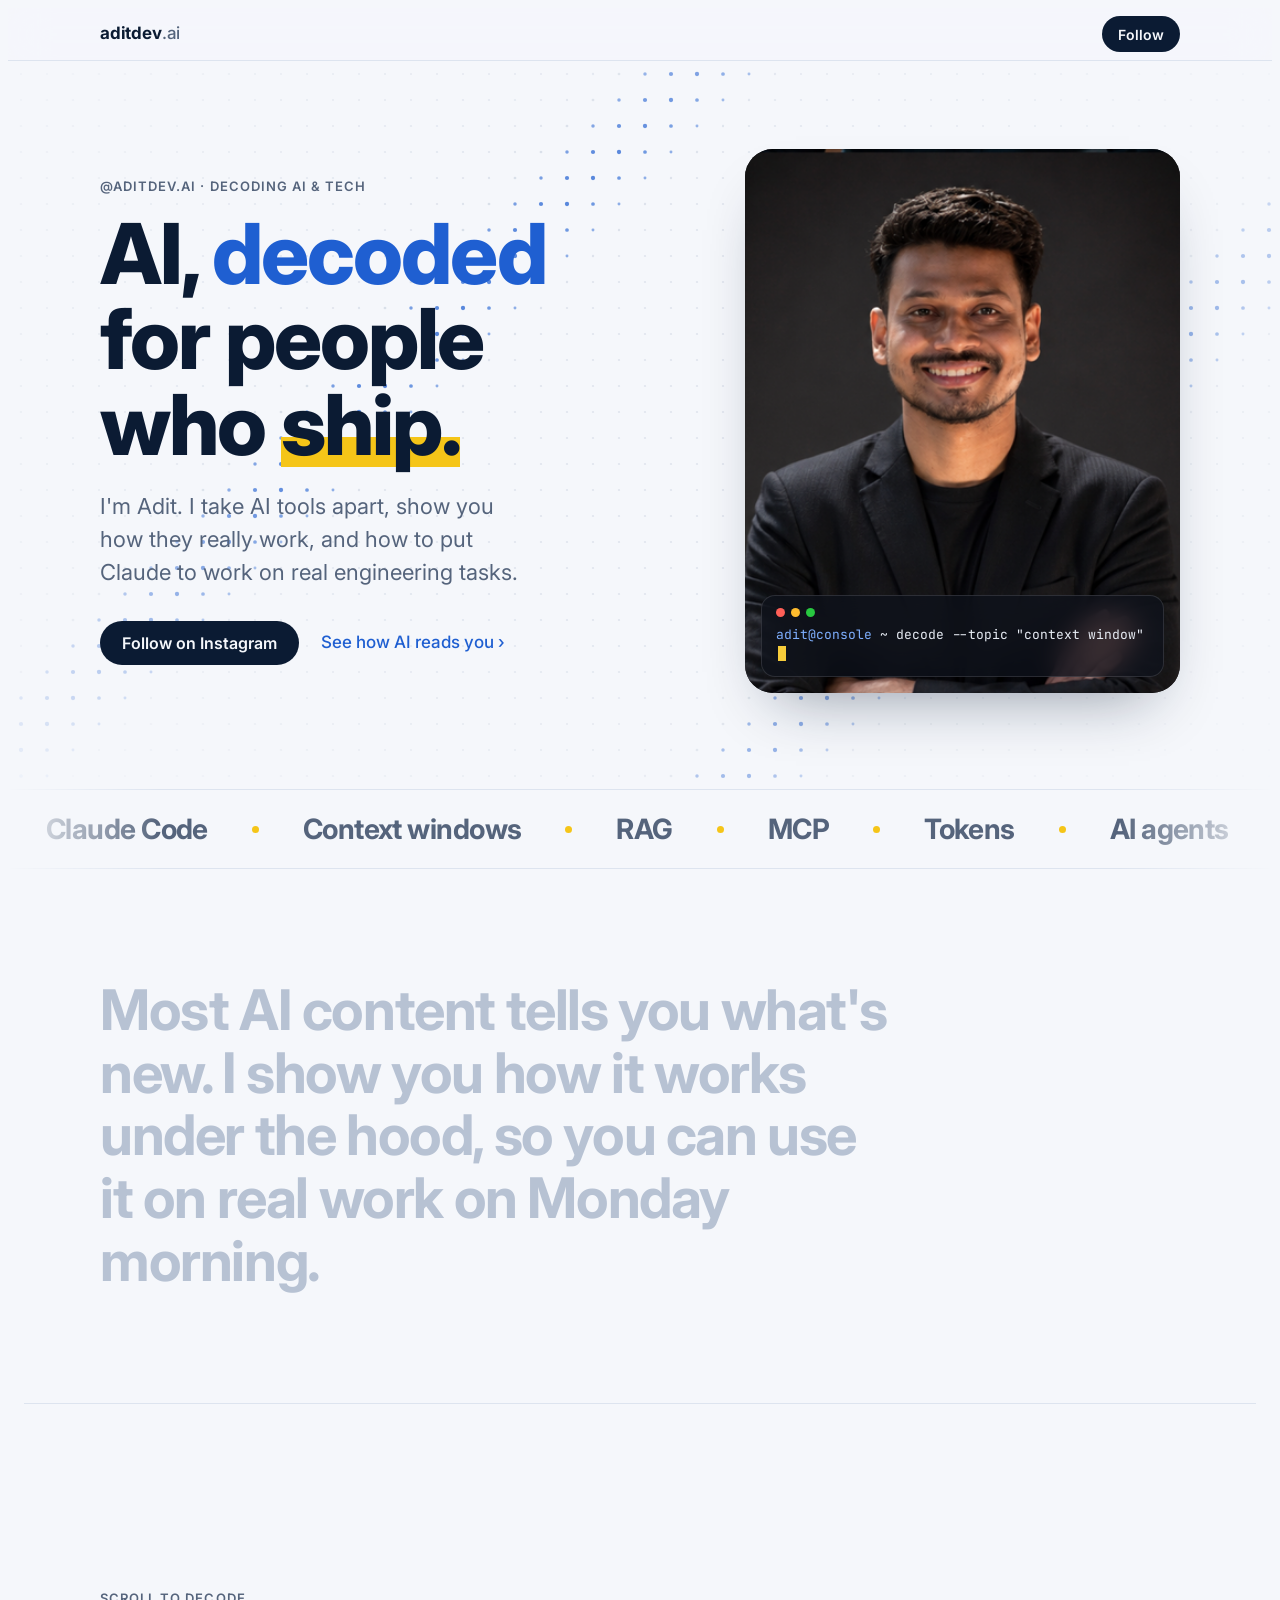
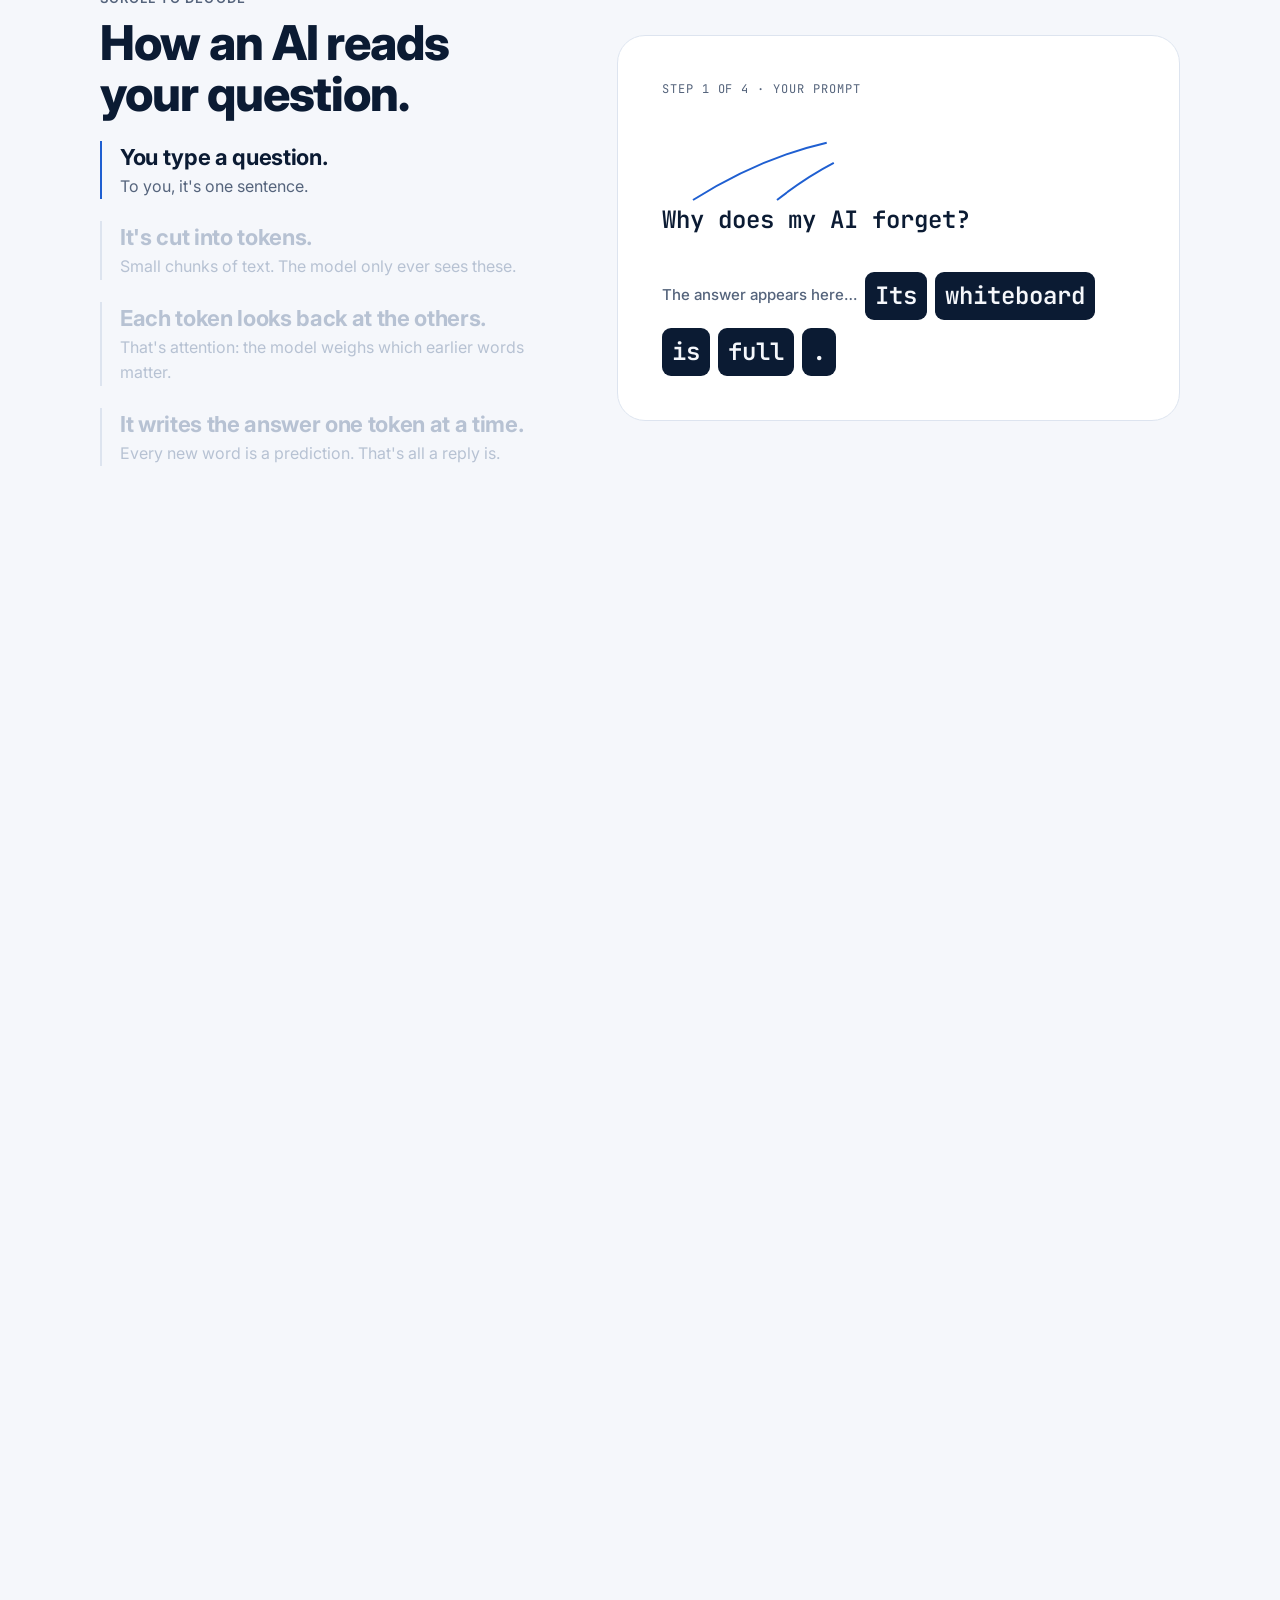
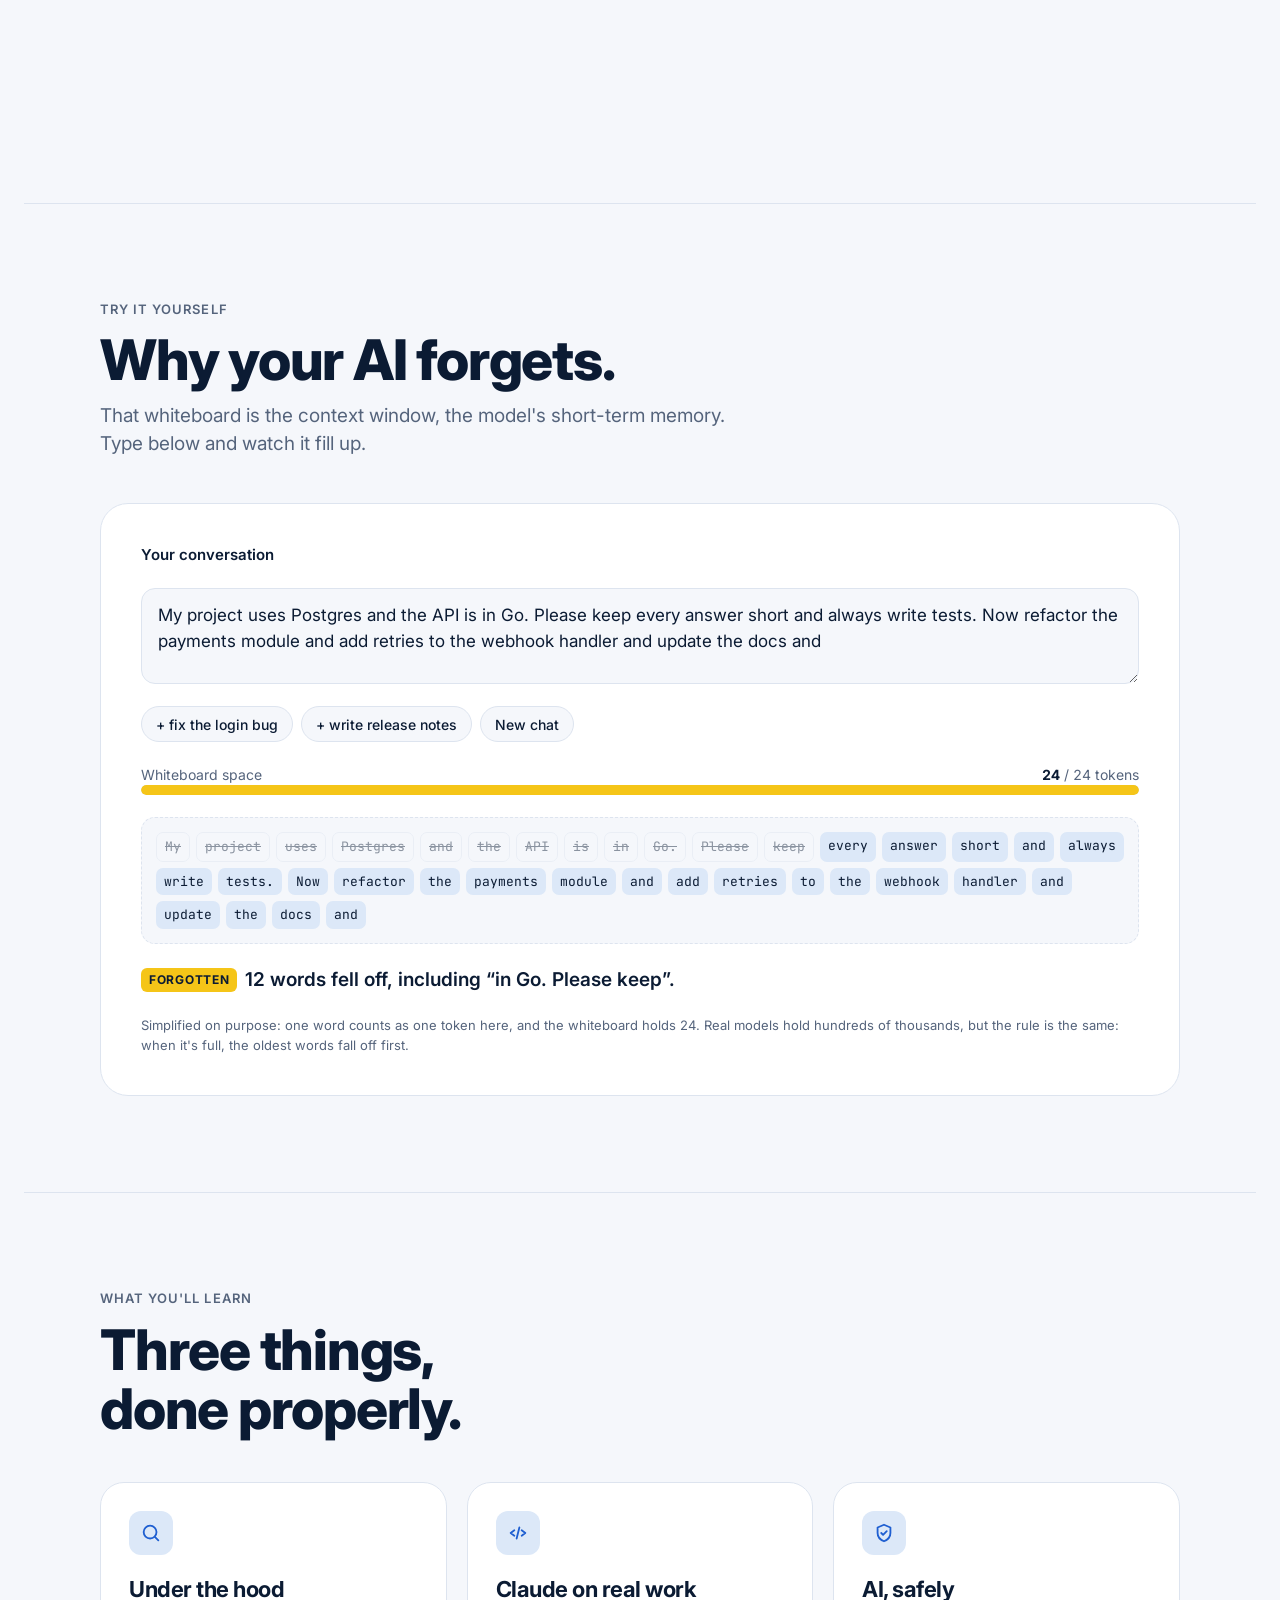
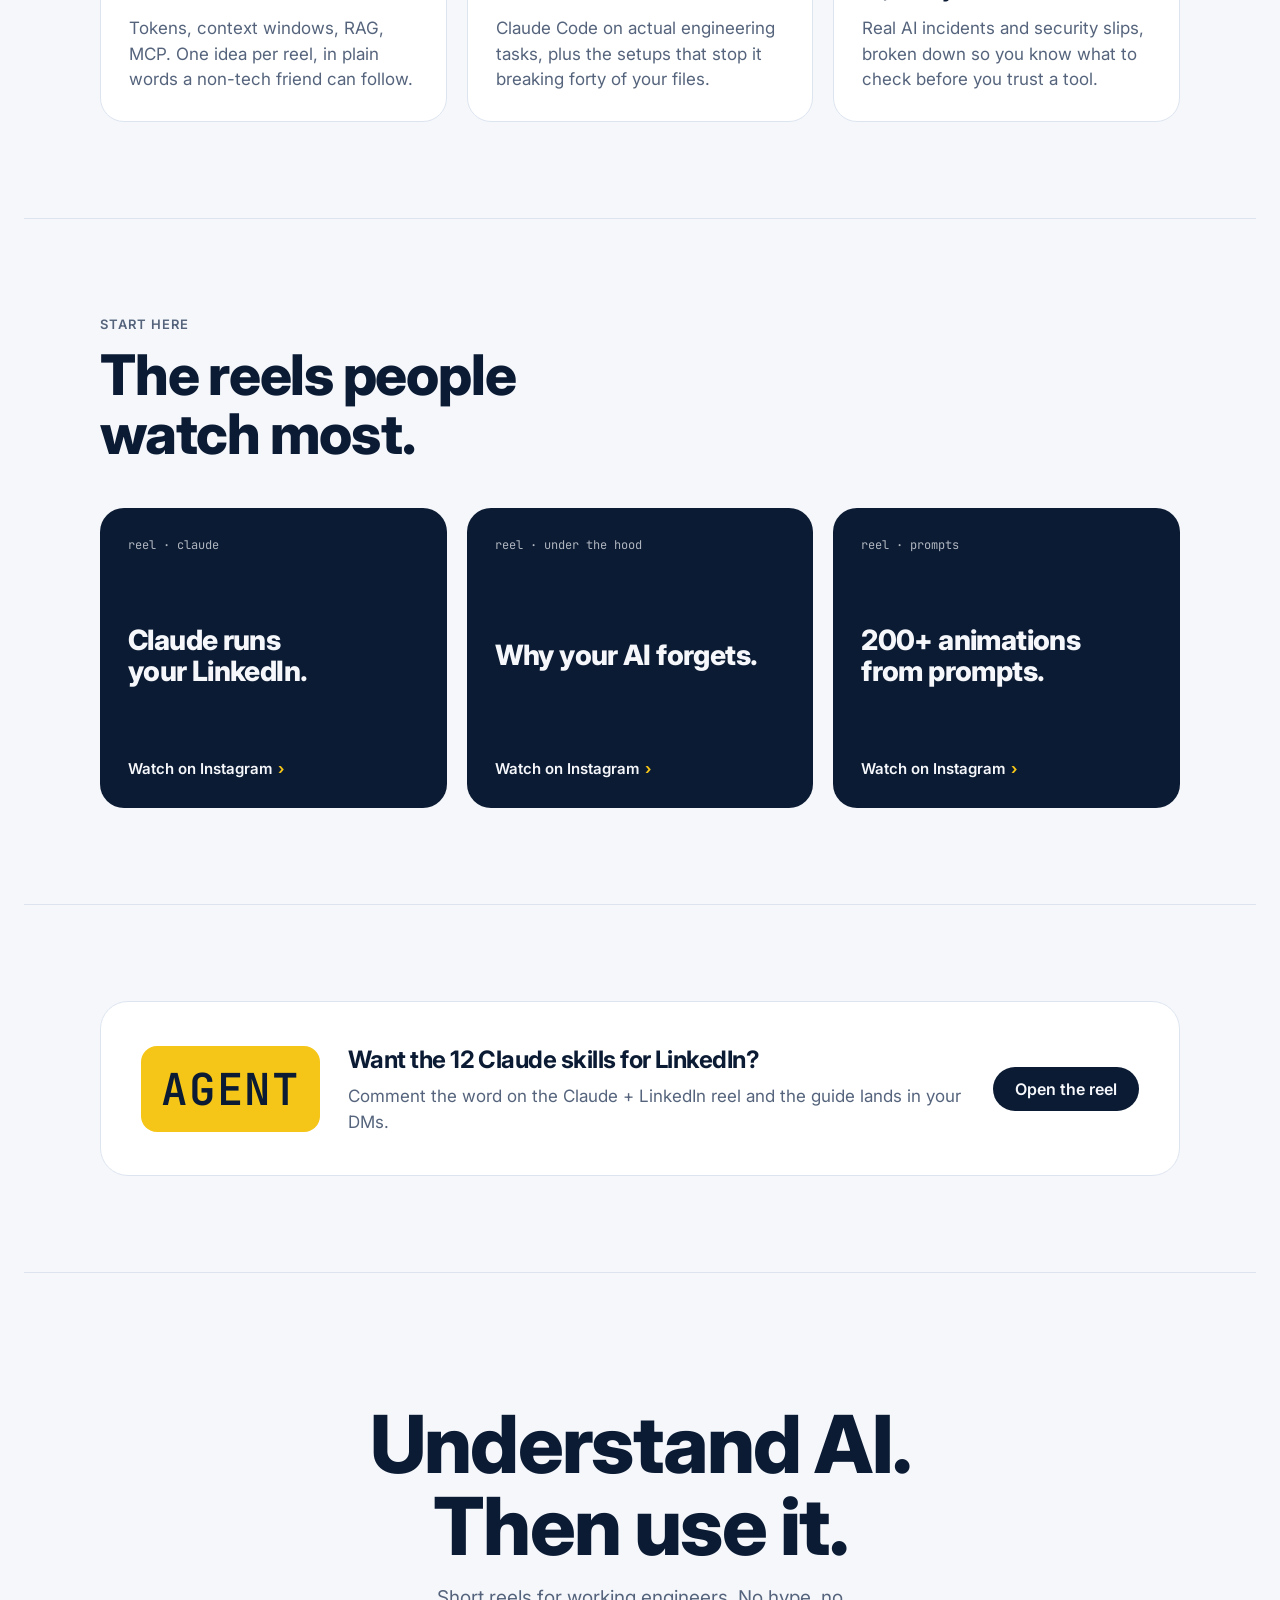
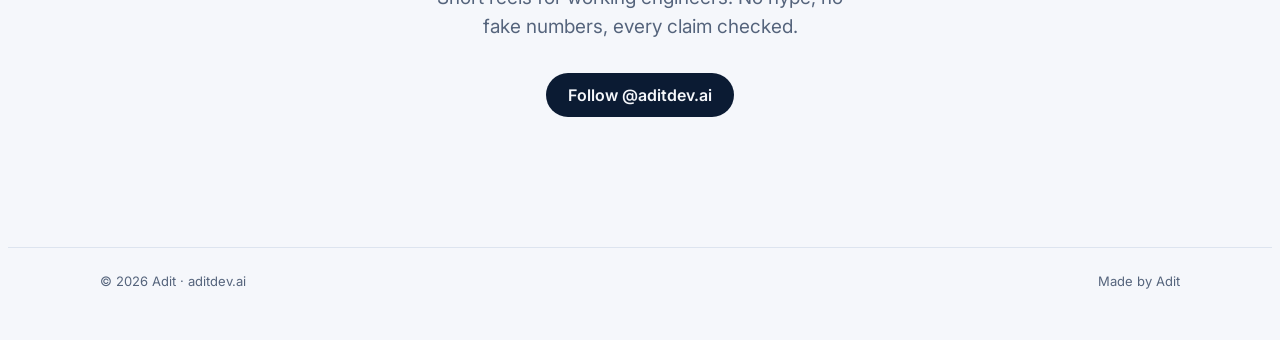
==== commit 8aa832eb: "Use absolute og:image and og:url for link previews Co-Authored-By: Claude Opus 5.5 <noreply@anthropi" ====
--- a/index.html
+++ b/index.html
@@ -8,7 +8,8 @@
 <meta property="og:type" content="website">
 <meta property="og:title" content="Adit · aditdev.ai">
 <meta property="og:description" content="AI, decoded for people who ship. Short reels on how AI really works and how to use Claude on real work.">
-<meta property="og:image" content="adit.png">
+<meta property="og:image" content="https://adit-jana.github.io/aditdev-creator-portfolio/adit.png">
+<meta property="og:url" content="https://adit-jana.github.io/aditdev-creator-portfolio/">
 <meta name="twitter:card" content="summary_large_image">
 <meta name="theme-color" content="#F5F7FB" media="(prefers-color-scheme: light)">
 <meta name="theme-color" content="#05070C" media="(prefers-color-scheme: dark)">
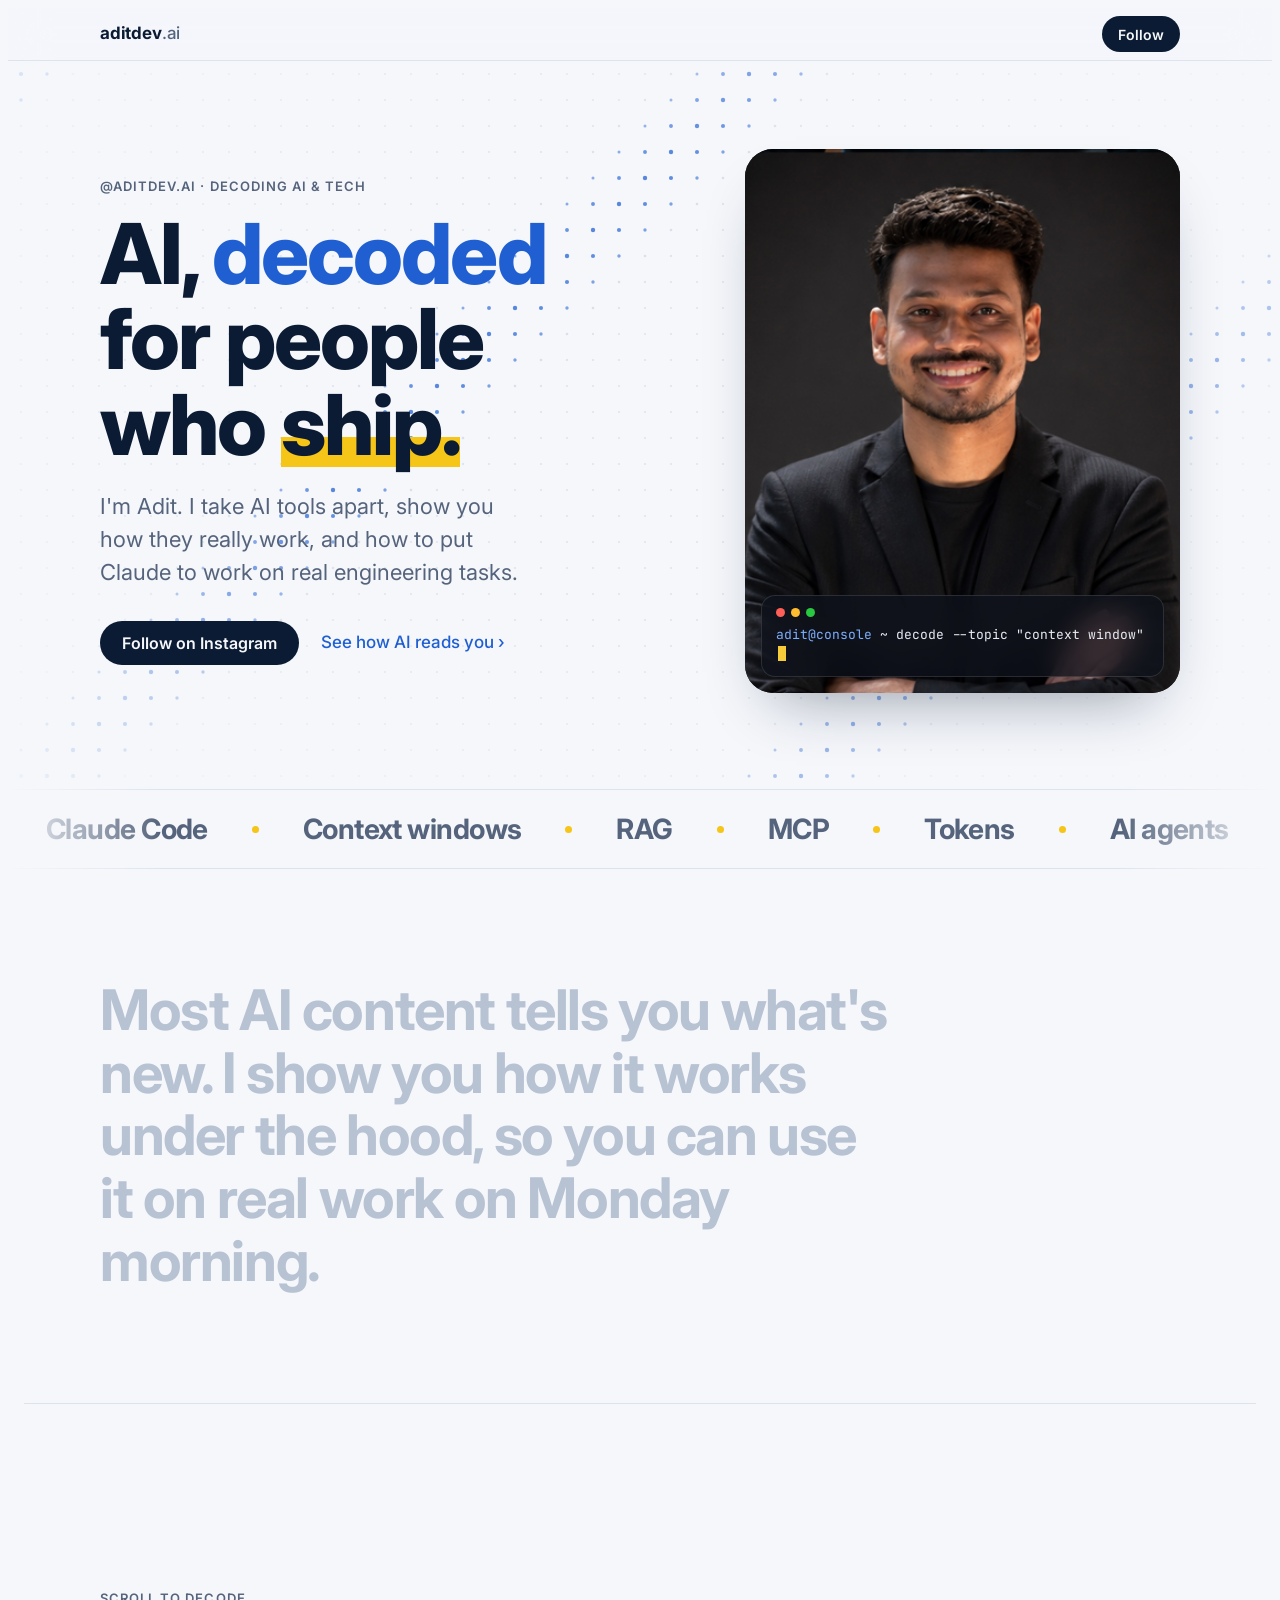
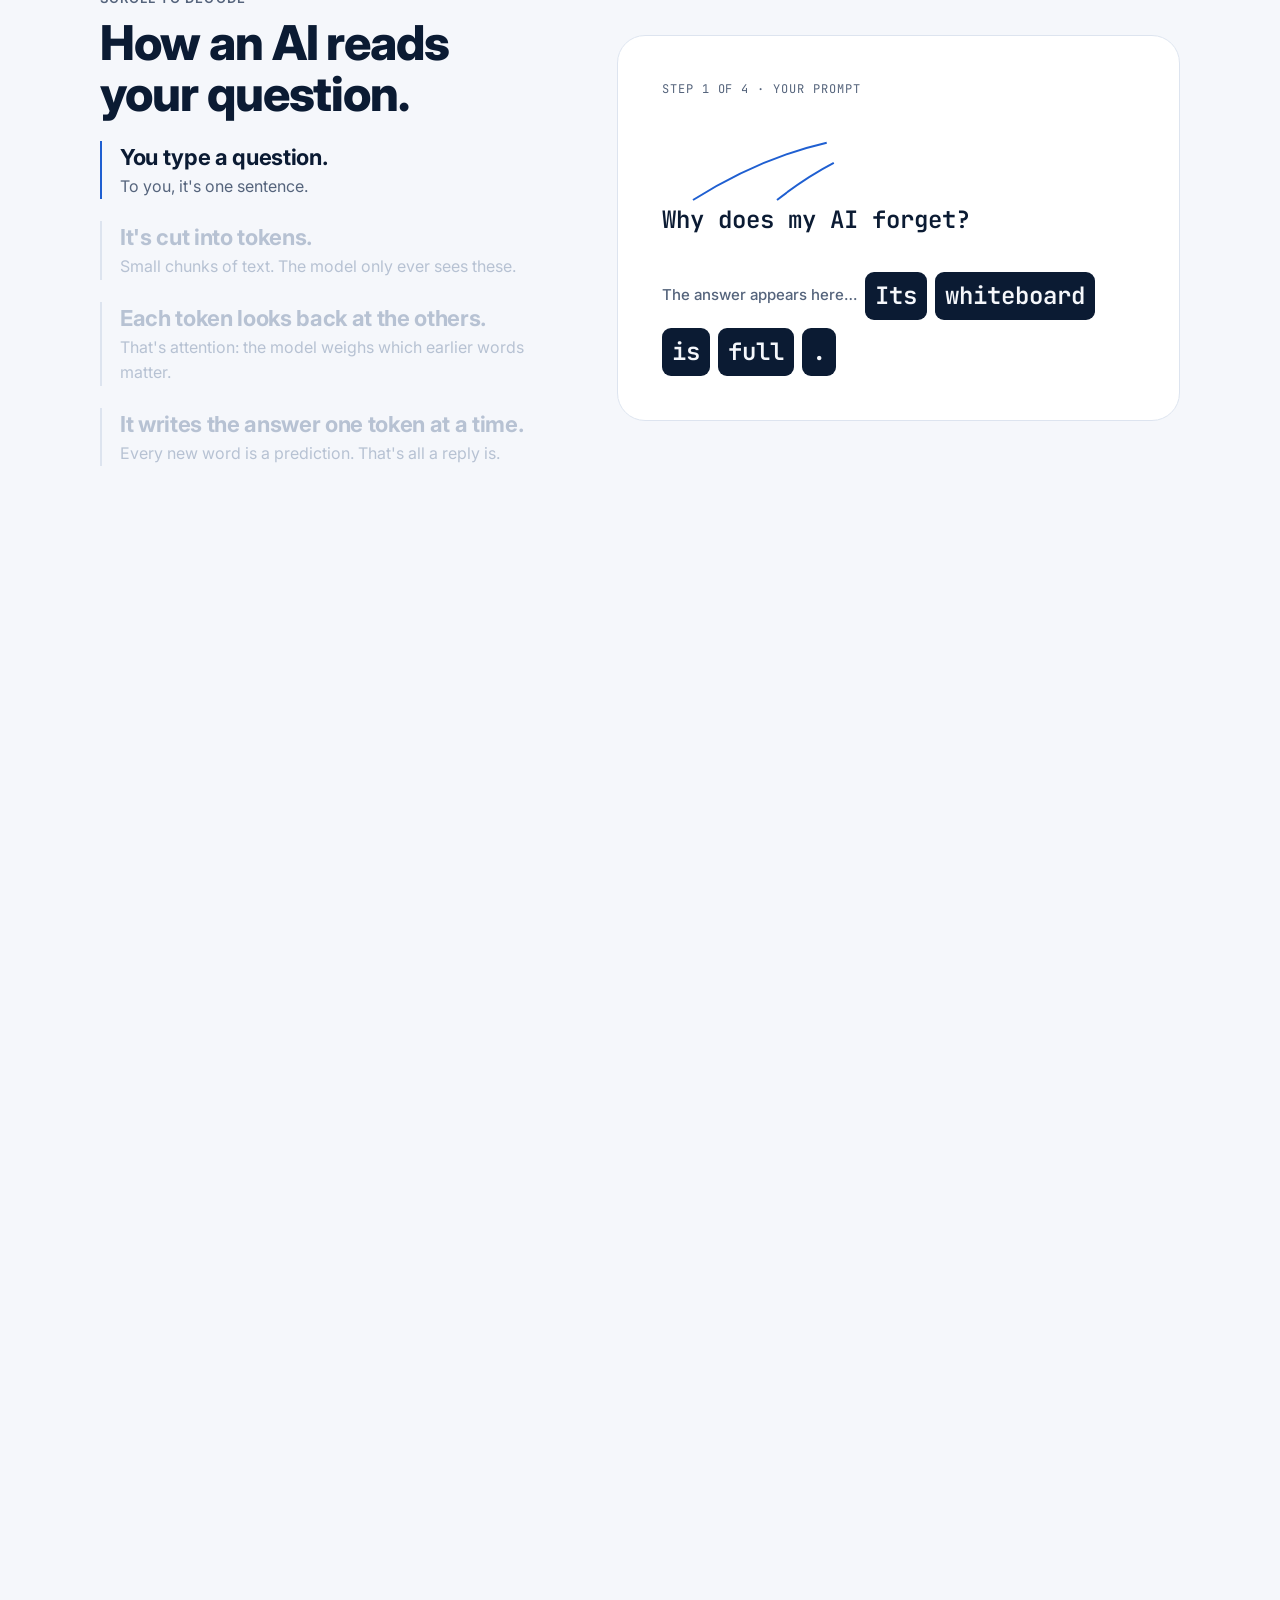
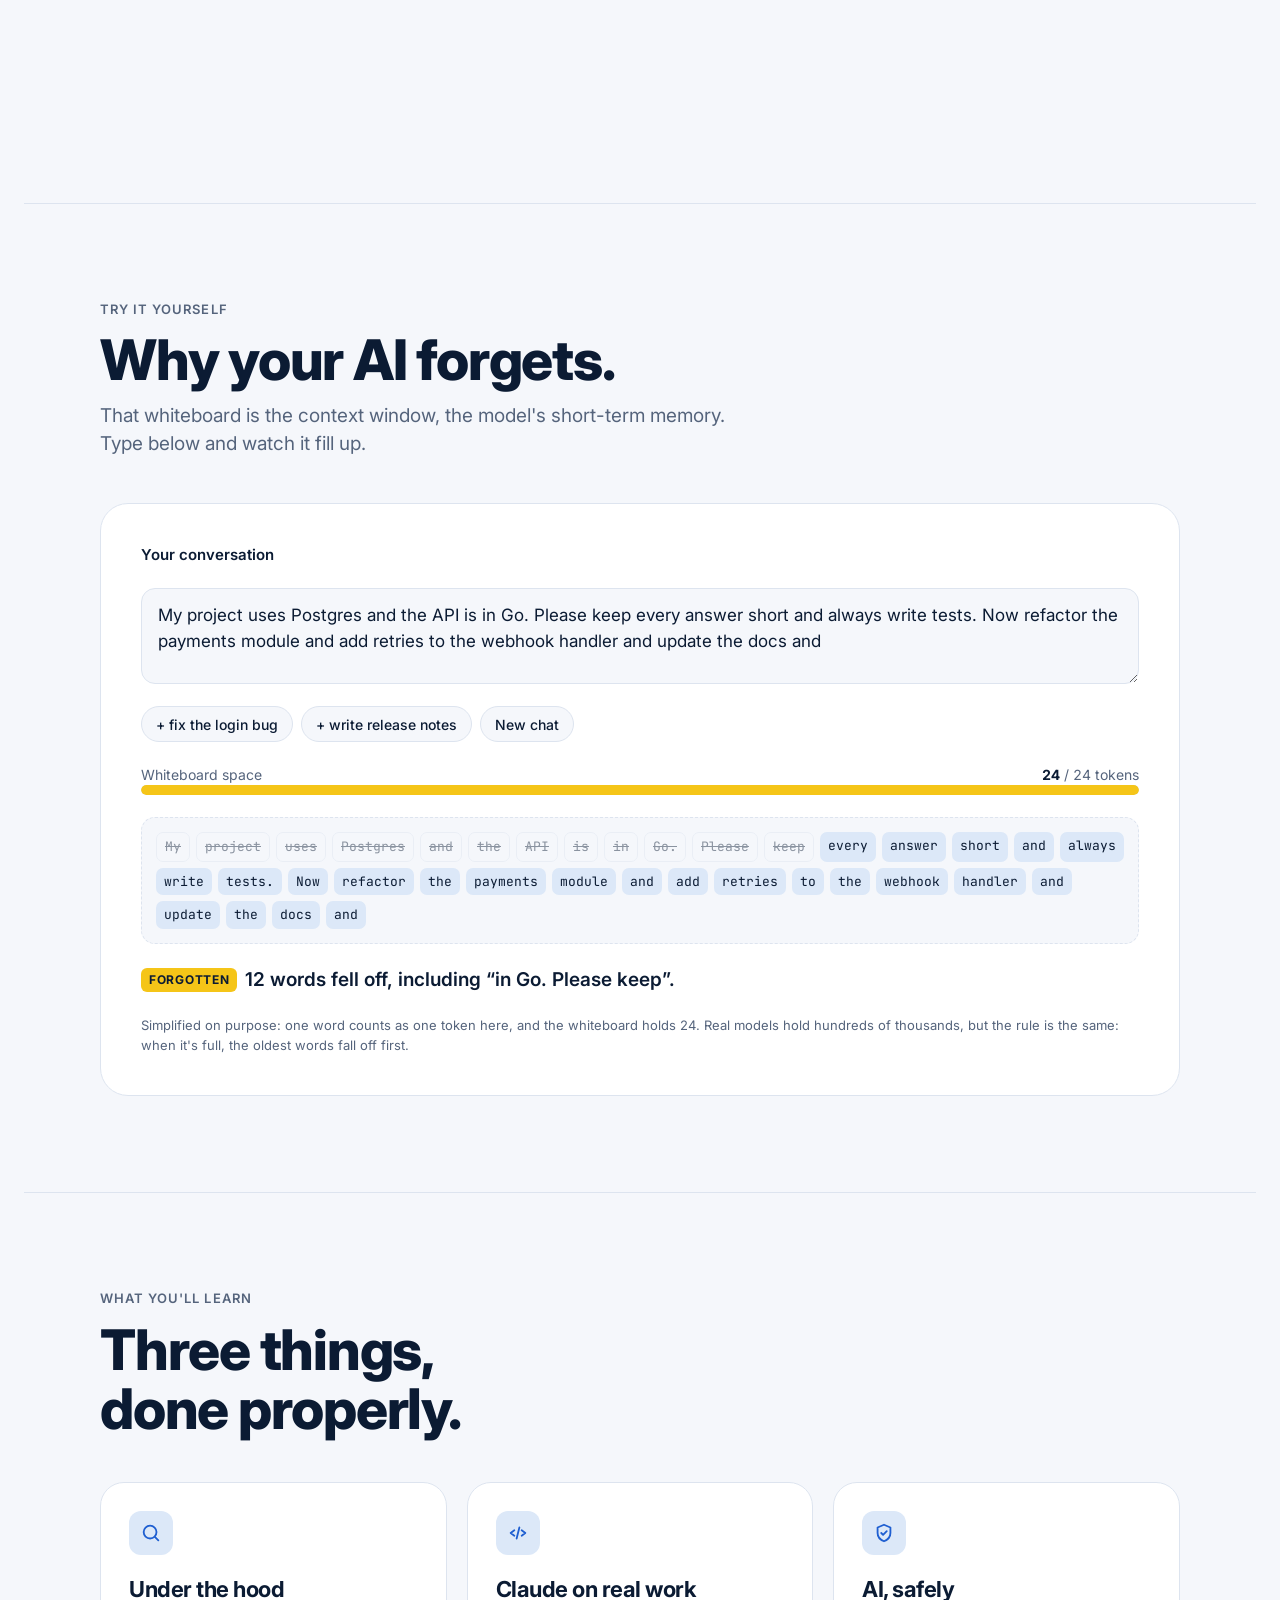
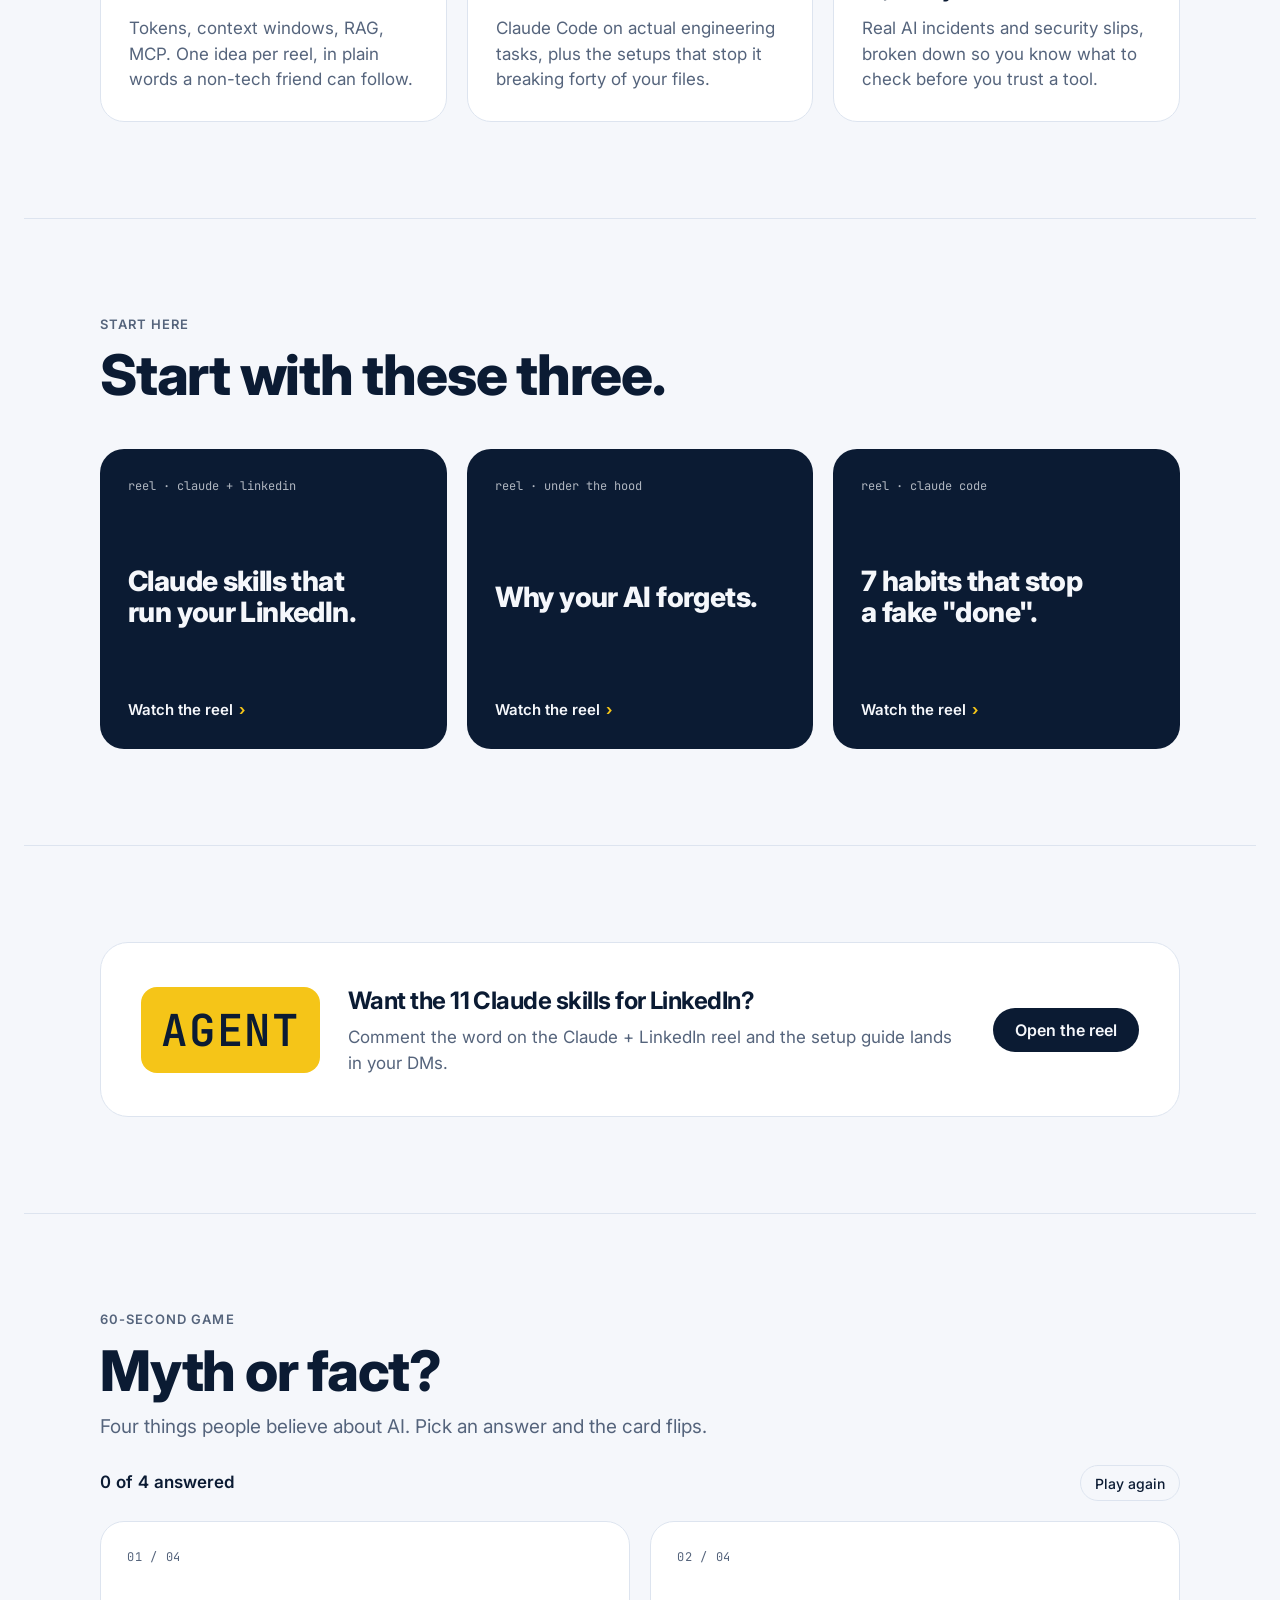
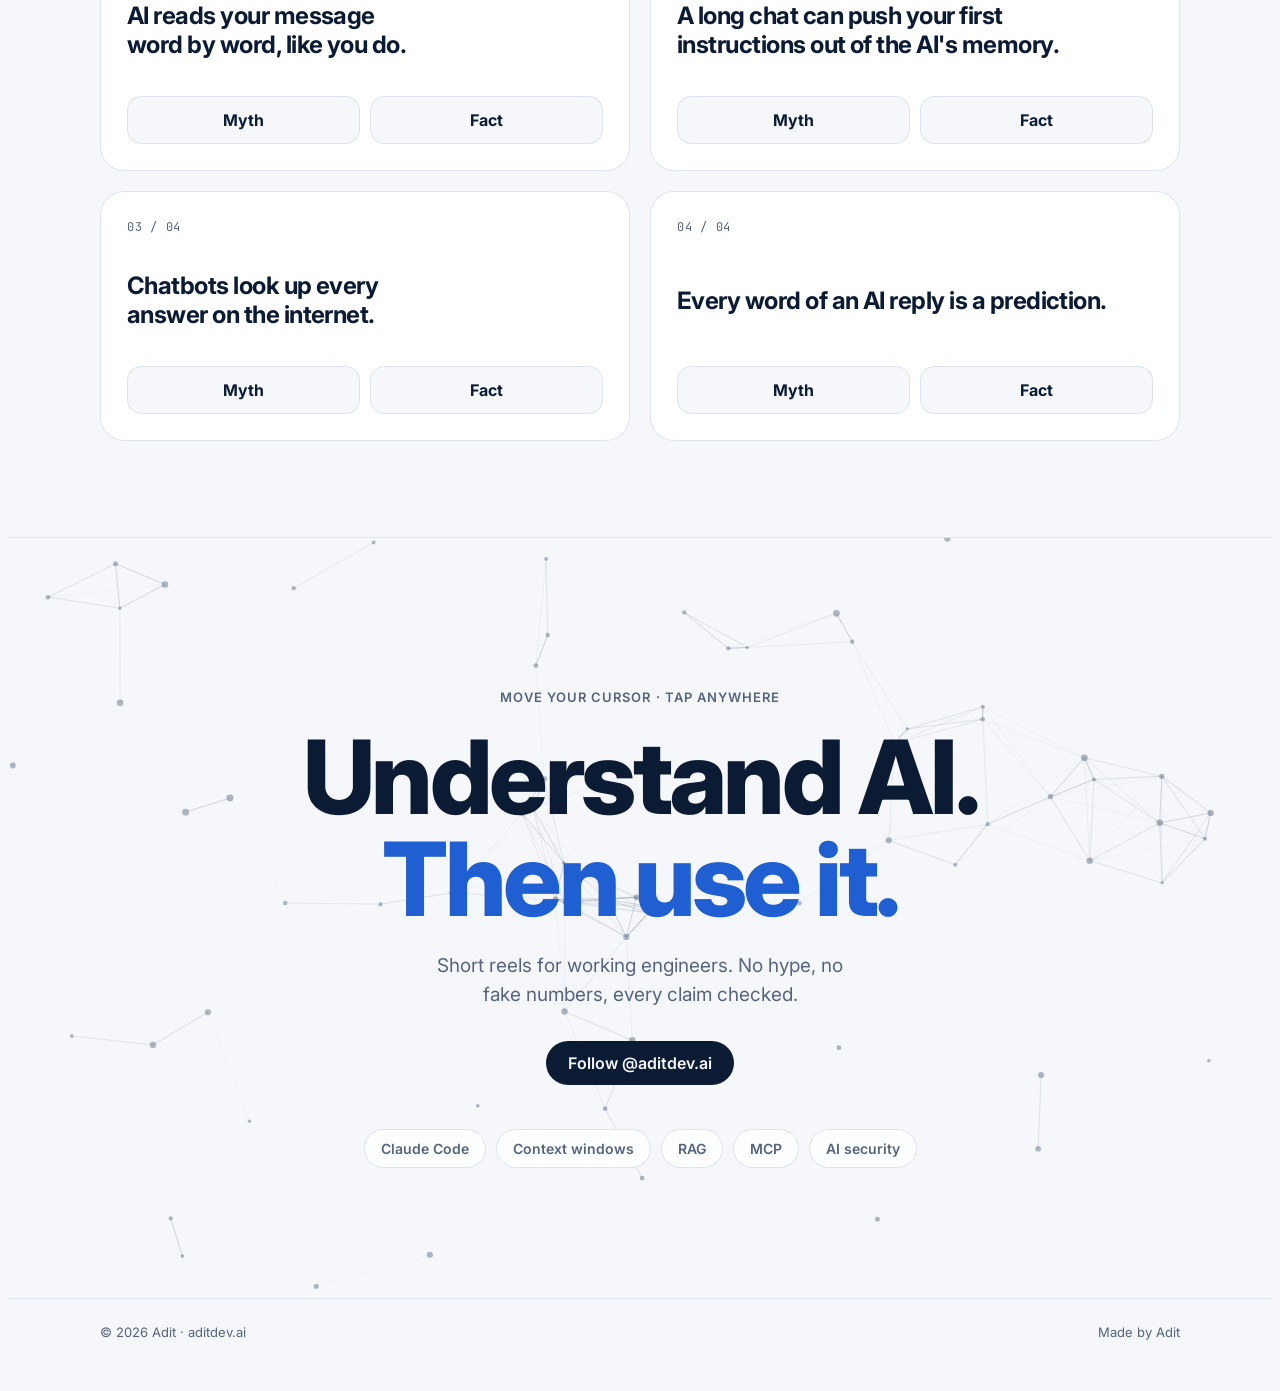
==== commit d3cbe227: "Link reel cards, add Myth-or-Fact game and interactive finale - Start-here cards and the AGENT butto" ====
--- a/index.html
+++ b/index.html
@@ -195,10 +195,42 @@
 .guide h3{font-size:24px;font-weight:700}
 .guide p{color:var(--ink2);margin-top:6px}
 
+/* myth or fact */
+.qbar{display:flex;justify-content:space-between;align-items:center;gap:12px;flex-wrap:wrap;margin:-20px 0 20px;font-weight:600;font-variant-numeric:tabular-nums}
+.qgrid{display:grid;grid-template-columns:repeat(2,1fr);gap:20px}
+.qcard{perspective:1200px;min-height:250px;min-width:0}
+.qin{position:relative;height:100%;min-height:250px;transform-style:preserve-3d;transition:transform .7s cubic-bezier(.2,.8,.2,1)}
+.qcard.done .qin{transform:rotateY(180deg)}
+.qface{position:absolute;inset:0;backface-visibility:hidden;-webkit-backface-visibility:hidden;border-radius:24px;padding:26px;
+  display:flex;flex-direction:column;justify-content:space-between;gap:18px;border:1px solid var(--line);background:var(--surface)}
+.qface.back{transform:rotateY(180deg);background:var(--ink);color:var(--bg);border-color:var(--ink)}
+.qn{font-family:var(--mono);font-size:12px;color:var(--ink2);letter-spacing:.06em}
+.qface h3{font-size:clamp(20px,2.2vw,24px);line-height:1.2;font-weight:700}
+.qbtns{display:flex;gap:10px}
+.qbtns button{flex:1;min-height:48px;border-radius:14px;border:1px solid var(--line);background:var(--bg);color:var(--ink);font:inherit;font-weight:700;font-size:16px;cursor:pointer;transition:transform .2s ease,border-color .2s ease}
+.qbtns button:hover{border-color:var(--accent);transform:translateY(-2px)}
+.verdict-q{display:inline-flex;align-items:center;gap:8px;font-weight:800;font-size:22px}
+.verdict-q i{font-style:normal;font-size:12px;letter-spacing:.06em;text-transform:uppercase;padding:4px 9px;border-radius:7px;background:var(--sun);color:#0B1B33}
+.verdict-q.no i{background:#FF8A7A}
+.qface.back p{opacity:.85;font-size:16px}
+.qdone{grid-column:1/-1;text-align:center;padding:26px;border-radius:24px;background:var(--powder);font-size:19px;font-weight:600}
+
 /* final */
-.final{text-align:center;padding-block:130px;border-top:1px solid var(--line)}
-.final h2{font-size:clamp(40px,6.5vw,80px);line-height:1.02;font-weight:800}
-.final p{color:var(--ink2);font-size:19px;margin:18px auto 32px;max-width:36ch}
+.final{position:relative;isolation:isolate;text-align:center;padding-block:150px 130px;border-top:1px solid var(--line);margin-inline:calc(-1 * var(--gut));padding-inline:var(--gut);overflow:hidden;cursor:crosshair}
+#net{position:absolute;inset:0;width:100%;height:100%;z-index:-1}
+.final .eyebrow{margin-bottom:18px}
+.final h2{font-size:clamp(44px,8vw,104px);line-height:1;font-weight:800;letter-spacing:-.035em}
+.final h2 .ln{display:block}
+.final h2 .ch{display:inline-block;transition:transform .45s cubic-bezier(.2,.8,.2,1),color .3s ease}
+.final h2 .ch:hover{transform:translateY(-10px) rotate(-4deg);color:var(--accent)}
+.final h2 .ln:last-child{color:var(--accent)}
+.final h2 .ln:last-child .ch:hover{color:var(--sun)}
+.final p{color:var(--ink2);font-size:19px;margin:22px auto 32px;max-width:36ch}
+.pills{display:flex;flex-wrap:wrap;justify-content:center;gap:10px;margin-top:44px}
+.pills span{padding:8px 16px;border-radius:999px;border:1px solid var(--line);background:color-mix(in srgb,var(--surface) 80%,transparent);font-size:14px;font-weight:600;color:var(--ink2);
+  backdrop-filter:blur(8px);-webkit-backdrop-filter:blur(8px);animation:float 6s ease-in-out infinite}
+.pills span:nth-child(2){animation-delay:-1.2s}.pills span:nth-child(3){animation-delay:-2.4s}.pills span:nth-child(4){animation-delay:-3.6s}.pills span:nth-child(5){animation-delay:-4.8s}
+@keyframes float{50%{transform:translateY(-6px)}}
 footer{border-top:1px solid var(--line);padding-block:24px 40px;font-size:13px;color:var(--ink2)}
 footer .wrap{display:flex;justify-content:space-between;gap:12px;flex-wrap:wrap}
 
@@ -224,6 +256,8 @@
   .pin h2{font-size:30px}
   .stage{min-height:300px}
   .guide{grid-template-columns:1fr;justify-items:start}
+  .qgrid{grid-template-columns:1fr}
+  .final{padding-block:100px 90px}
 }
 @media (prefers-reduced-motion:reduce){
   *{transition:none!important;animation:none!important}
@@ -360,17 +394,17 @@
   <div class="wrap">
     <div class="head reveal">
       <div class="eyebrow">Start here</div>
-      <h2 id="start-h">The reels people watch most.</h2>
+      <h2 id="start-h">Start with these three.</h2>
     </div>
     <div class="reels">
-      <a class="reel spot tilt reveal" href="https://www.instagram.com/aditdev.ai/" target="_blank" rel="noopener">
-        <span class="tag">reel · claude</span><h3>Claude runs your LinkedIn.</h3><span class="go">Watch on Instagram <b>›</b></span>
+      <a class="reel spot tilt reveal" href="https://www.instagram.com/reel/DfUlTd6upDa/" target="_blank" rel="noopener">
+        <span class="tag">reel · claude + linkedin</span><h3>Claude skills that run your LinkedIn.</h3><span class="go">Watch the reel <b>›</b></span>
       </a>
-      <a class="reel spot tilt reveal" href="https://www.instagram.com/aditdev.ai/" target="_blank" rel="noopener">
-        <span class="tag">reel · under the hood</span><h3>Why your AI forgets.</h3><span class="go">Watch on Instagram <b>›</b></span>
+      <a class="reel spot tilt reveal" href="https://www.instagram.com/reel/DfKEIwaOFv4/" target="_blank" rel="noopener">
+        <span class="tag">reel · under the hood</span><h3>Why your AI forgets.</h3><span class="go">Watch the reel <b>›</b></span>
       </a>
-      <a class="reel spot tilt reveal" href="https://www.instagram.com/aditdev.ai/" target="_blank" rel="noopener">
-        <span class="tag">reel · prompts</span><h3>200+ animations from prompts.</h3><span class="go">Watch on Instagram <b>›</b></span>
+      <a class="reel spot tilt reveal" href="https://www.instagram.com/reel/DfOSoU9PJzb/" target="_blank" rel="noopener">
+        <span class="tag">reel · claude code</span><h3>7 habits that stop a fake "done".</h3><span class="go">Watch the reel <b>›</b></span>
       </a>
     </div>
   </div>
@@ -381,19 +415,36 @@
     <div class="guide spot reveal">
       <span class="kw">AGENT</span>
       <div>
-        <h3 id="guide-h">Want the 12 Claude skills for LinkedIn?</h3>
-        <p>Comment the word on the Claude + LinkedIn reel and the guide lands in your DMs.</p>
+        <h3 id="guide-h">Want the 11 Claude skills for LinkedIn?</h3>
+        <p>Comment the word on the Claude + LinkedIn reel and the setup guide lands in your DMs.</p>
       </div>
-      <a class="btn mag" href="https://www.instagram.com/aditdev.ai/" target="_blank" rel="noopener">Open the reel</a>
-    </div>
+      <a class="btn mag" href="https://www.instagram.com/reel/DfUlTd6upDa/" target="_blank" rel="noopener">Open the reel</a>
+    </div>
+  </div>
+</section>
+
+<section class="band quiz" aria-labelledby="quiz-h">
+  <div class="wrap">
+    <div class="head reveal">
+      <div class="eyebrow">60-second game</div>
+      <h2 id="quiz-h">Myth or fact?</h2>
+      <p>Four things people believe about AI. Pick an answer and the card flips.</p>
+    </div>
+    <div class="qbar reveal"><span id="qscore">0 of 4 answered</span><button class="chip" type="button" id="qreset">Play again</button></div>
+    <div class="qgrid" id="qgrid"></div>
   </div>
 </section>
 
 <section class="final" aria-labelledby="final-h">
-  <div class="wrap reveal">
-    <h2 id="final-h">Understand AI.<br>Then use it.</h2>
+  <canvas id="net" aria-hidden="true"></canvas>
+  <div class="wrap">
+    <div class="eyebrow">Move your cursor · tap anywhere</div>
+    <h2 id="final-h" aria-label="Understand AI. Then use it."><span class="ln">Understand AI.</span><span class="ln">Then use it.</span></h2>
     <p>Short reels for working engineers. No hype, no fake numbers, every claim checked.</p>
     <a class="btn mag" href="https://www.instagram.com/aditdev.ai/" target="_blank" rel="noopener">Follow @aditdev.ai</a>
+    <div class="pills" aria-label="What I cover">
+      <span>Claude Code</span><span>Context windows</span><span>RAG</span><span>MCP</span><span>AI security</span>
+    </div>
   </div>
 </section>
 
@@ -544,6 +595,97 @@
     else if (!lost) verdict.innerHTML = '<span class="flag">Fits</span>The AI can still see everything you said.';
     else verdict.innerHTML = `<span class="flag warn">Forgotten</span>${lost} word${lost > 1 ? 's' : ''} fell off, including “${esc(t.slice(0, lost).slice(-4).join(' '))}”.`;
   }
+  /* 8. myth or fact game */
+  const Q = [
+    { q: 'AI reads your message word by word, like you do.', a: false, why: 'It reads tokens: small chunks of text, often pieces of words.' },
+    { q: 'A long chat can push your first instructions out of the AI\'s memory.', a: true, why: 'The context window has a limit. When it fills up, older messages get dropped or squashed.' },
+    { q: 'Chatbots look up every answer on the internet.', a: false, why: 'By default they answer from what they learned in training. Web search is an extra tool that has to be switched on.' },
+    { q: 'Every word of an AI reply is a prediction.', a: true, why: 'The model picks the most likely next token, then the next, one at a time.' }
+  ];
+  const qgrid = document.getElementById('qgrid'), qscore = document.getElementById('qscore');
+  let answered = 0, right = 0;
+  function buildQuiz() {
+    answered = right = 0; qscore.textContent = '0 of 4 answered';
+    qgrid.innerHTML = Q.map((c, i) => `
+      <div class="qcard" data-i="${i}">
+        <div class="qin">
+          <div class="qface front">
+            <span class="qn">${String(i + 1).padStart(2, '0')} / 04</span>
+            <h3>${c.q}</h3>
+            <div class="qbtns"><button type="button" data-v="0">Myth</button><button type="button" data-v="1">Fact</button></div>
+          </div>
+          <div class="qface back" aria-live="polite"></div>
+        </div>
+      </div>`).join('');
+  }
+  qgrid.addEventListener('click', e => {
+    const btn = e.target.closest('button[data-v]'); if (!btn) return;
+    const card = btn.closest('.qcard'), c = Q[card.dataset.i], ok = (btn.dataset.v === '1') === c.a;
+    card.querySelector('.back').innerHTML = `<span class="qn" style="color:inherit;opacity:.6">${c.a ? 'FACT' : 'MYTH'}</span>
+      <span class="verdict-q${ok ? '' : ' no'}"><i>${ok ? 'Correct' : 'Not quite'}</i></span><p>${c.why}</p>`;
+    card.classList.add('done'); card.querySelectorAll('.front button').forEach(b => b.disabled = true);
+    answered++; if (ok) right++;
+    qscore.textContent = `${answered} of 4 answered · ${right} right`;
+    if (answered === Q.length) qgrid.insertAdjacentHTML('beforeend', `<div class="qdone">${right === 4 ? 'Perfect score. You already think like an engineer.' : `You got ${right} of 4. Every one of these has a reel behind it.`} <a class="link" href="https://www.instagram.com/aditdev.ai/" target="_blank" rel="noopener">Follow for the rest ›</a></div>`);
+  });
+  document.getElementById('qreset').addEventListener('click', buildQuiz);
+  buildQuiz();
+
+  /* 9. final: letters you can poke, and a token network that follows you */
+  document.querySelectorAll('.final h2 .ln').forEach(ln => {
+    ln.innerHTML = [...ln.textContent].map(ch => ch === ' ' ? ' ' : `<span class="ch" aria-hidden="true">${ch}</span>`).join('');
+  });
+  const net = document.getElementById('net'), nx = net.getContext('2d'), fin = net.parentElement;
+  let NW = 0, NH = 0, nodes = [], pulses = [], px = -999, py = -999, netOn = false, ncol = {};
+  function netSize() {
+    const d = Math.min(2, devicePixelRatio || 1); NW = fin.clientWidth; NH = fin.clientHeight;
+    net.width = NW * d; net.height = NH * d; nx.setTransform(d, 0, 0, d, 0, 0);
+    ncol = { acc: css('--accent'), dim: css('--ink2'), ink: css('--ink2'), sun: css('--sun') };
+    const n = Math.round(Math.min(90, NW * NH / 14000));
+    nodes = Array.from({ length: n }, () => ({ x: Math.random() * NW, y: Math.random() * NH, vx: (Math.random() - .5) * .35, vy: (Math.random() - .5) * .35, r: 1.5 + Math.random() * 2 }));
+    netDraw();
+  }
+  function netDraw() {
+    nx.clearRect(0, 0, NW, NH);
+    for (const p of nodes) {
+      if (!reduce) {
+        p.x += p.vx; p.y += p.vy;
+        if (p.x < 0 || p.x > NW) p.vx *= -1; if (p.y < 0 || p.y > NH) p.vy *= -1;
+        const dx = px - p.x, dy = py - p.y, d = Math.hypot(dx, dy);
+        if (d < 200 && d > 1) { p.x += dx / d * .6; p.y += dy / d * .6; }
+      }
+    }
+    nx.lineWidth = 1;
+    for (let i = 0; i < nodes.length; i++) for (let j = i + 1; j < nodes.length; j++) {
+      const a = nodes[i], b = nodes[j], d = Math.hypot(a.x - b.x, a.y - b.y);
+      if (d < 130) { nx.globalAlpha = (1 - d / 130) * .35; nx.strokeStyle = ncol.ink; nx.beginPath(); nx.moveTo(a.x, a.y); nx.lineTo(b.x, b.y); nx.stroke(); }
+    }
+    for (const p of nodes) {
+      const d = Math.hypot(px - p.x, py - p.y), near = d < 200;
+      if (near) { nx.globalAlpha = (1 - d / 200) * .8; nx.strokeStyle = ncol.acc; nx.beginPath(); nx.moveTo(px, py); nx.lineTo(p.x, p.y); nx.stroke(); }
+      let lit = near ? 1 - d / 200 : 0;
+      for (const q of pulses) { const pd = Math.abs(Math.hypot(q.x - p.x, q.y - p.y) - q.r); if (pd < 30) lit = Math.max(lit, 1 - pd / 30); }
+      nx.globalAlpha = .45 + lit * .55; nx.fillStyle = lit > .5 && pulses.length ? ncol.sun : lit > .1 ? ncol.acc : ncol.dim;
+      nx.beginPath(); nx.arc(p.x, p.y, p.r + lit * 2, 0, 6.283); nx.fill();
+    }
+    pulses = pulses.filter(q => (q.r += 6) < Math.max(NW, NH));
+    for (const q of pulses) { nx.globalAlpha = Math.max(0, .5 - q.r / Math.max(NW, NH)); nx.strokeStyle = ncol.sun; nx.lineWidth = 2; nx.beginPath(); nx.arc(q.x, q.y, q.r, 0, 6.283); nx.stroke(); }
+    nx.globalAlpha = 1;
+  }
+  (function netLoop() { if (netOn) netDraw(); requestAnimationFrame(netLoop); })();
+  new IntersectionObserver(([e]) => { netOn = e.isIntersecting && !reduce; }).observe(fin);
+  fin.addEventListener('pointermove', e => { const r = fin.getBoundingClientRect(); px = e.clientX - r.left; py = e.clientY - r.top; if (reduce) netDraw(); });
+  fin.addEventListener('pointerleave', () => { px = py = -999; });
+  fin.addEventListener('pointerdown', e => {
+    if (e.target.closest('a,button')) return;
+    const r = fin.getBoundingClientRect(); pulses.push({ x: e.clientX - r.left, y: e.clientY - r.top, r: 0 });
+    for (let k = 0; k < 4; k++) nodes.push({ x: e.clientX - r.left, y: e.clientY - r.top, vx: (Math.random() - .5) * 2, vy: (Math.random() - .5) * 2, r: 1.5 + Math.random() * 2 });
+    if (nodes.length > 140) nodes.splice(0, nodes.length - 140);
+  });
+  addEventListener('resize', netSize);
+  matchMedia('(prefers-color-scheme: dark)').addEventListener('change', netSize);
+  netSize();
+
   ta.addEventListener('input', render);
   document.querySelectorAll('.chip').forEach(ch => ch.addEventListener('click', () => {
     ta.value = ch.hasAttribute('data-clear') ? '' : (ta.value.trim() + ' ' + ch.dataset.add).trim();
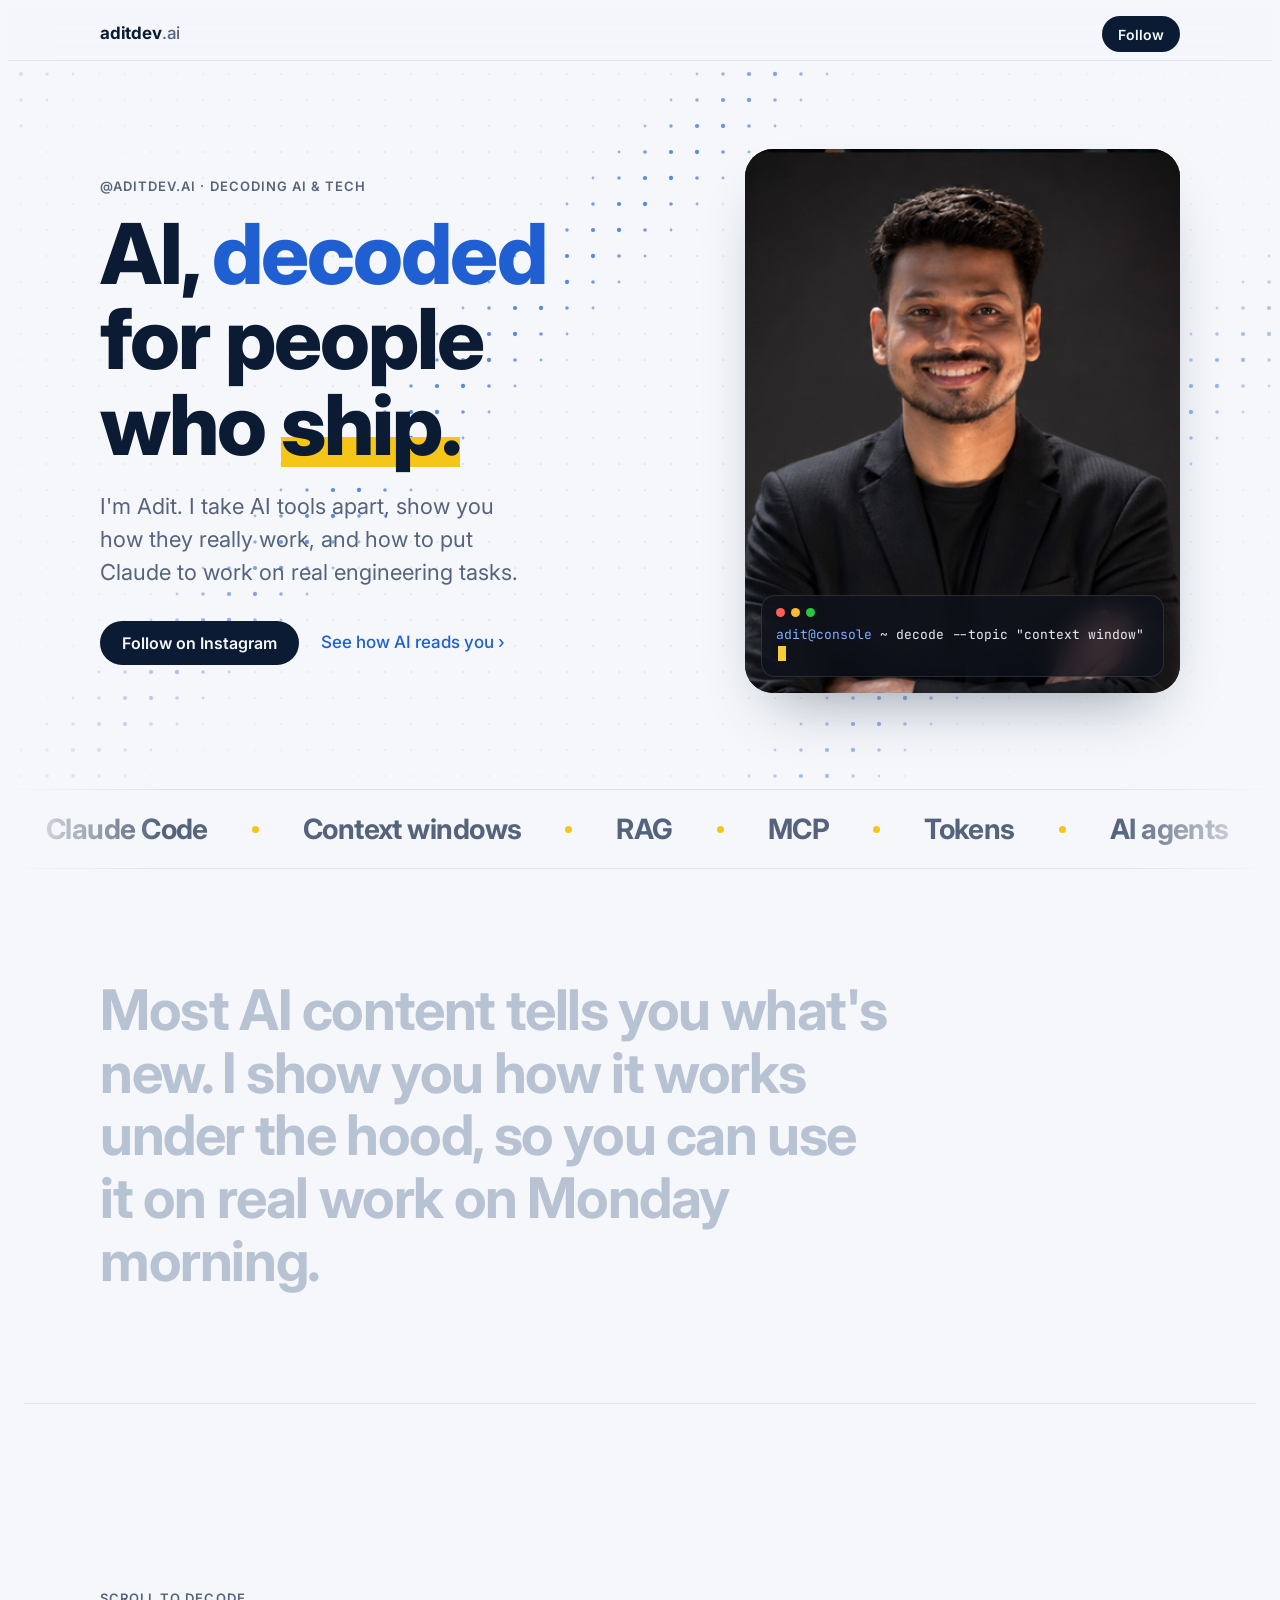
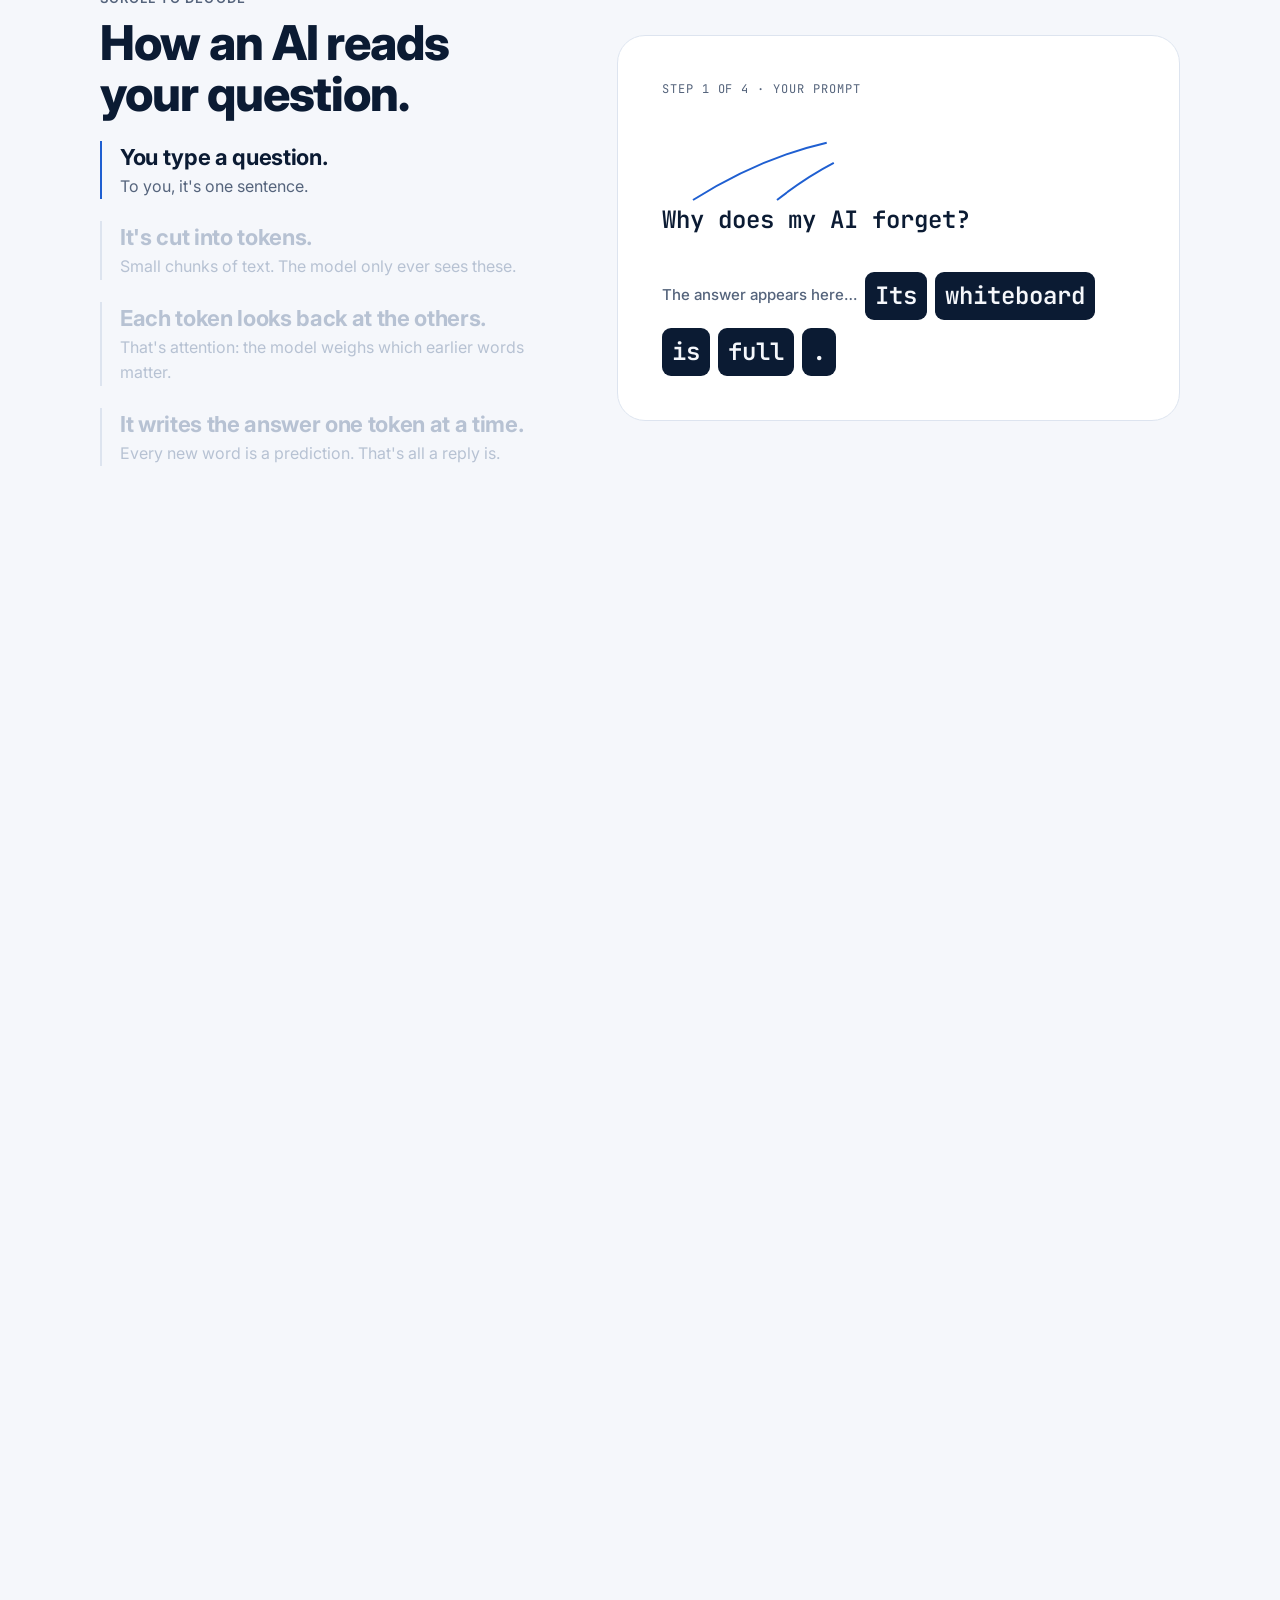
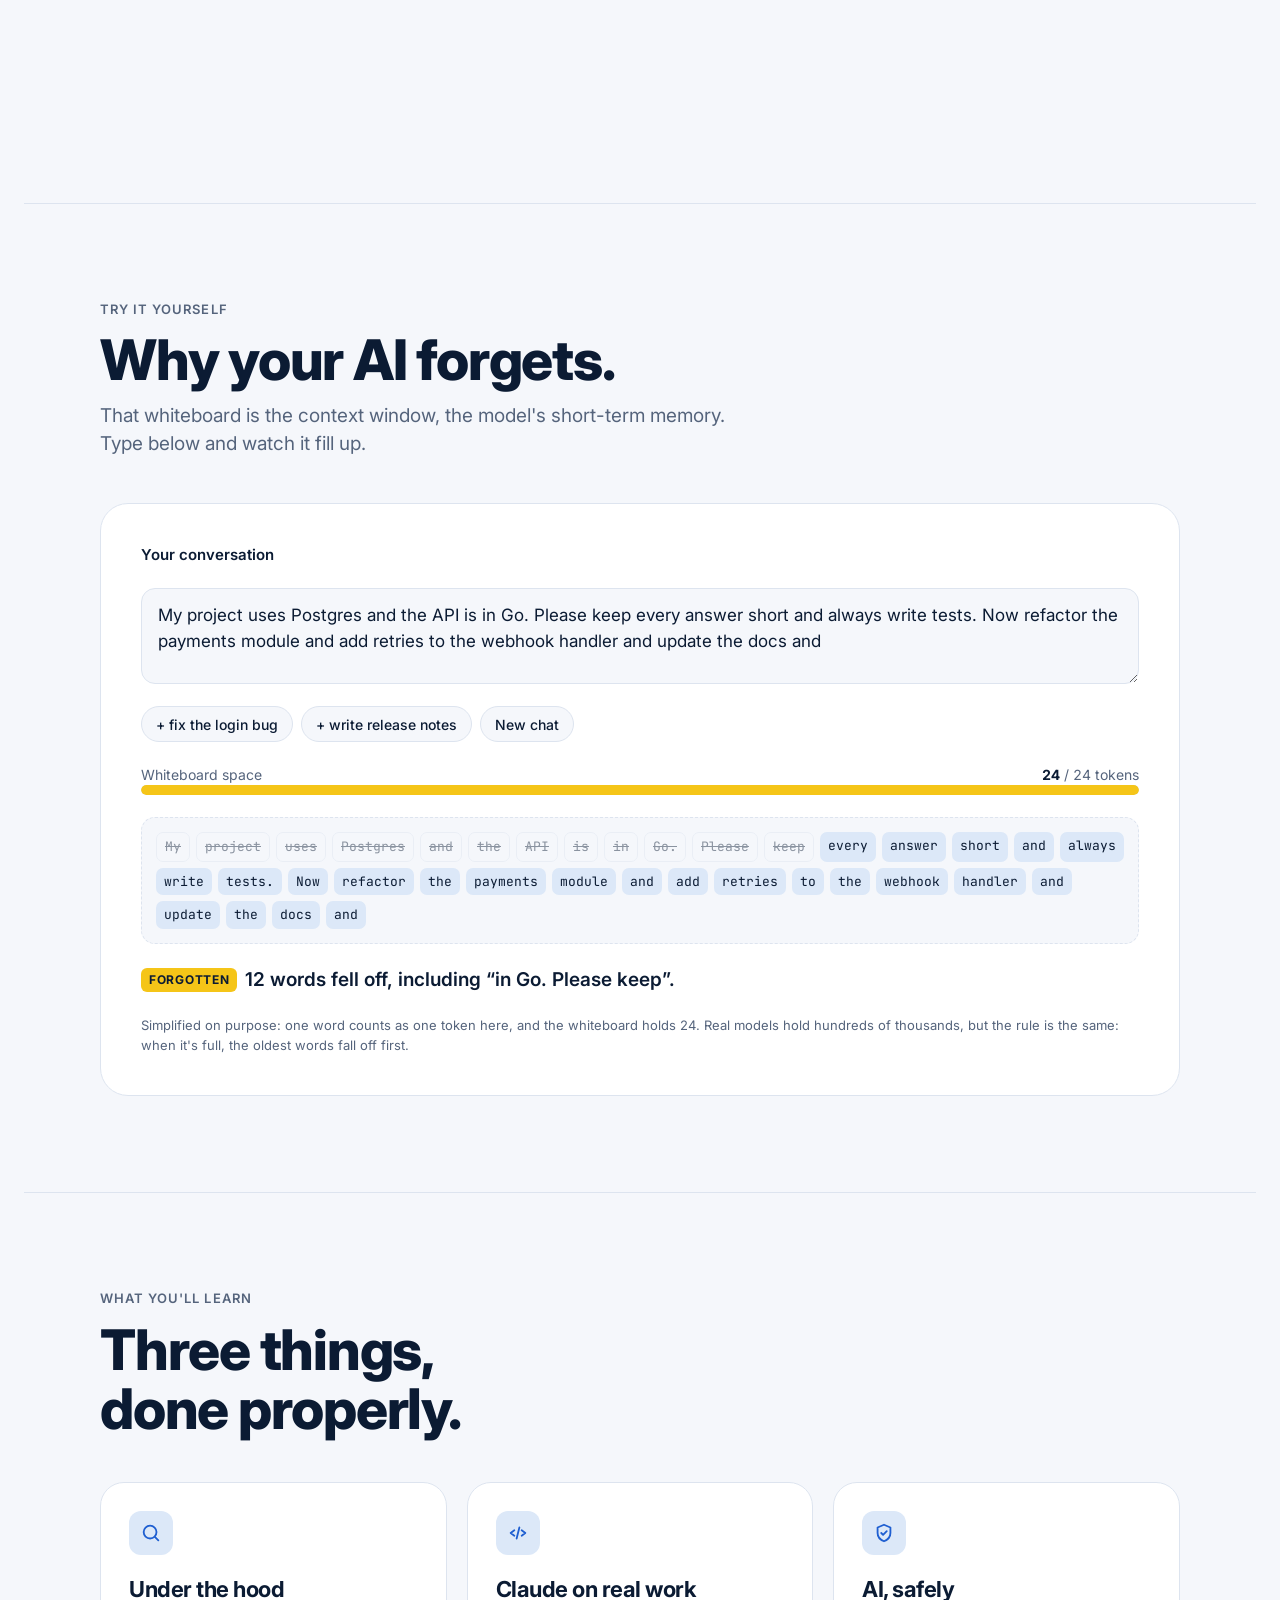
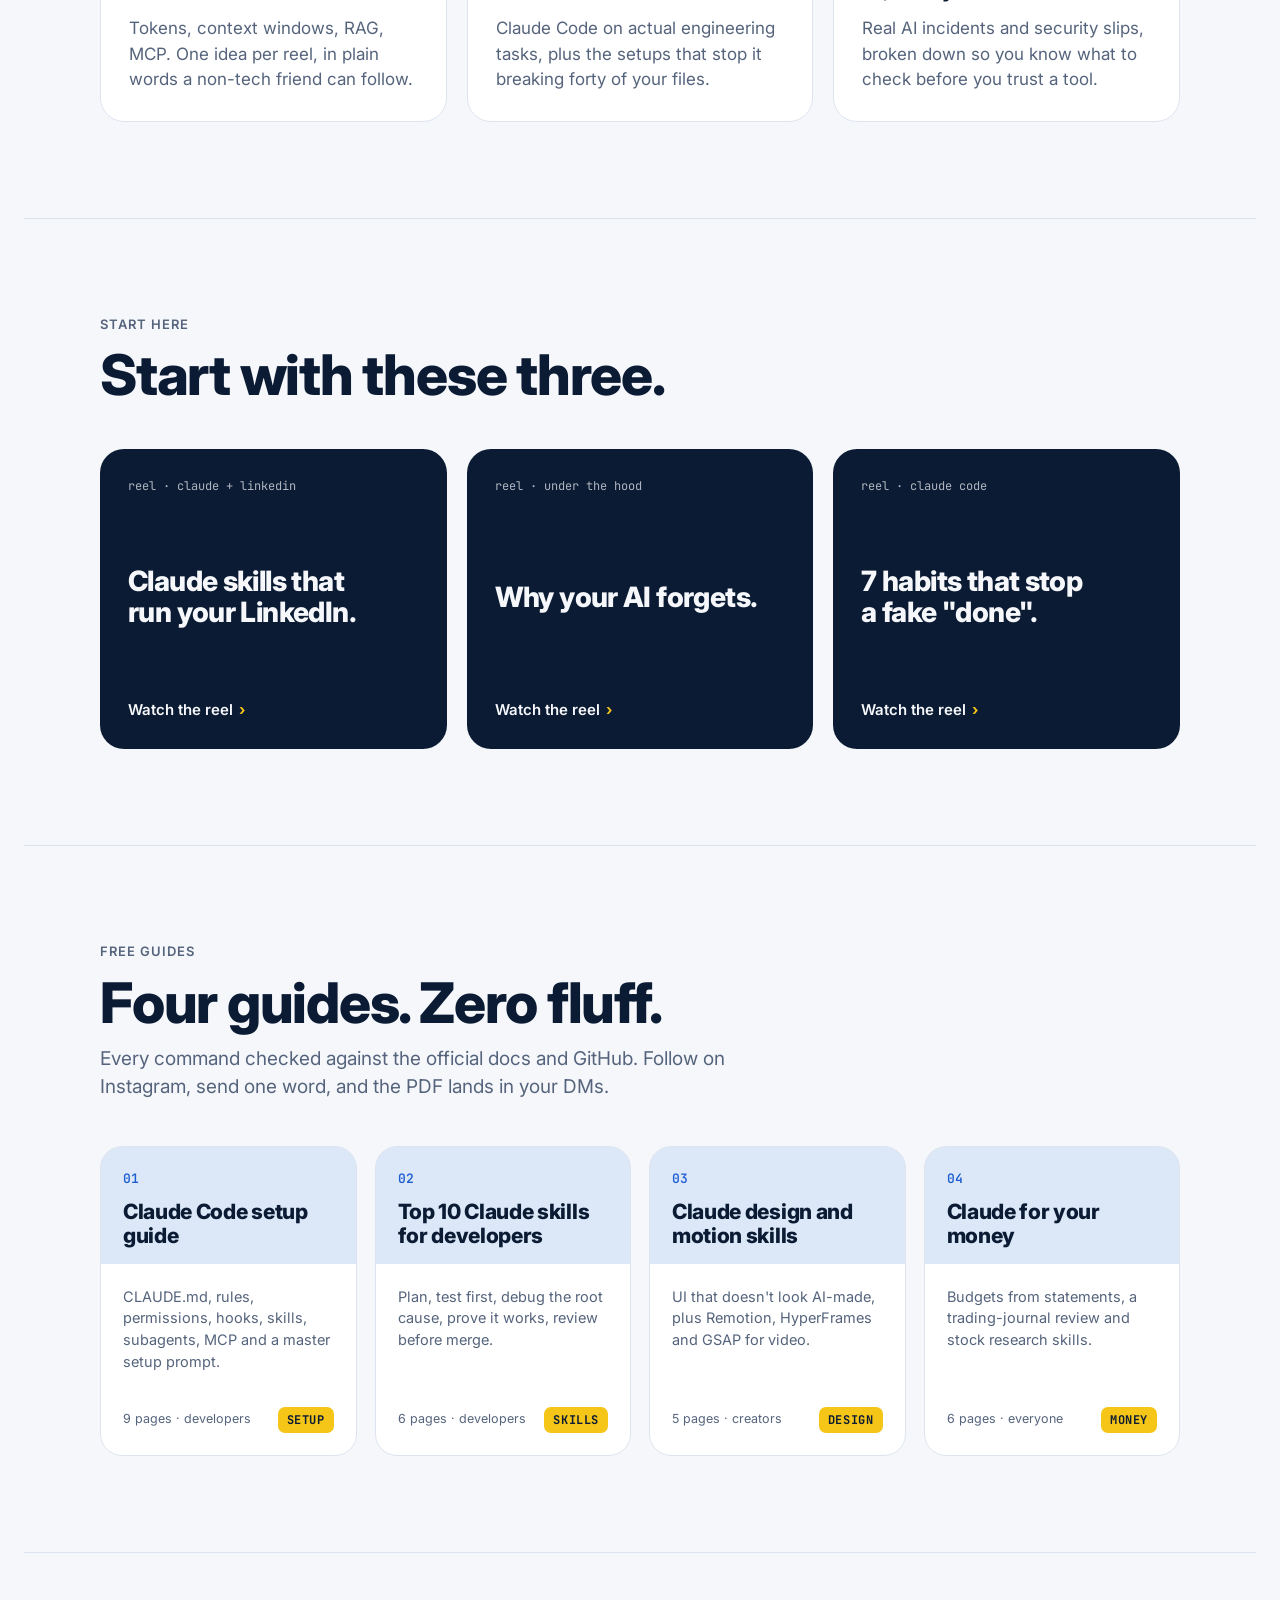
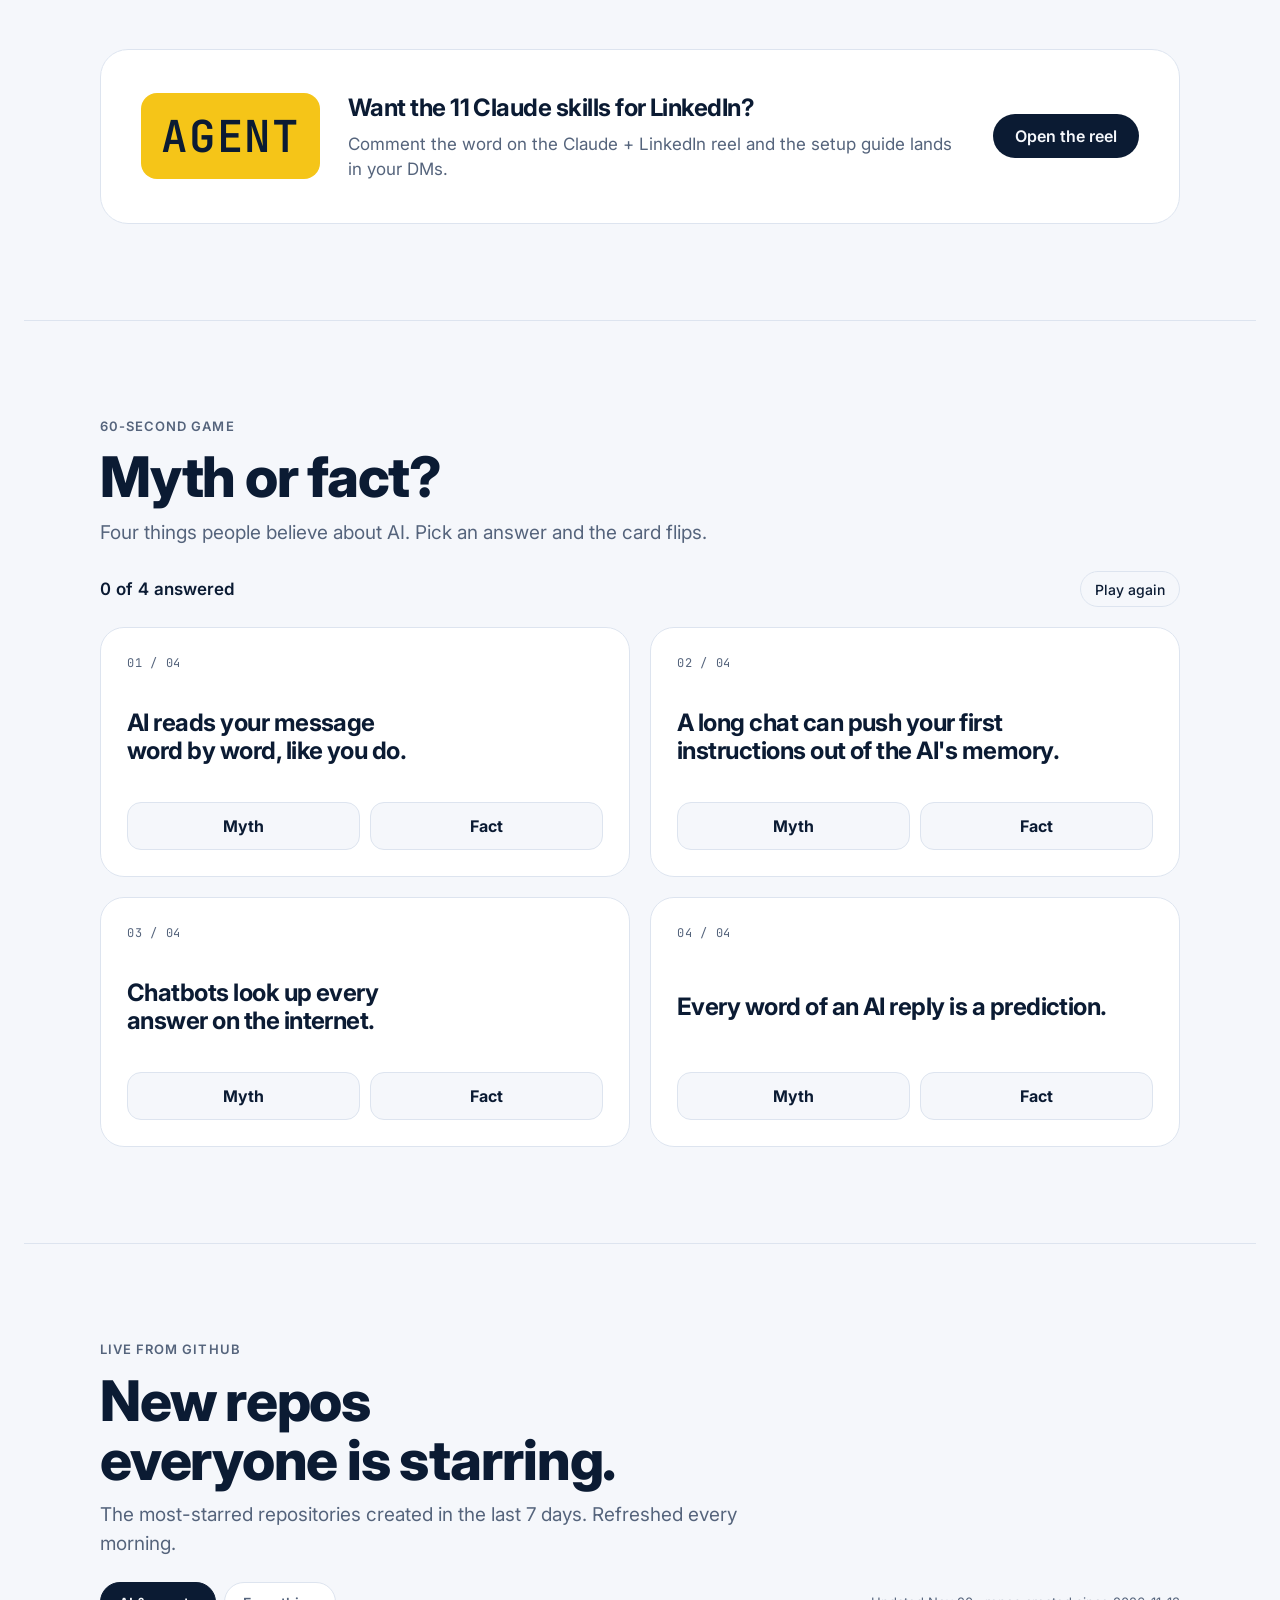
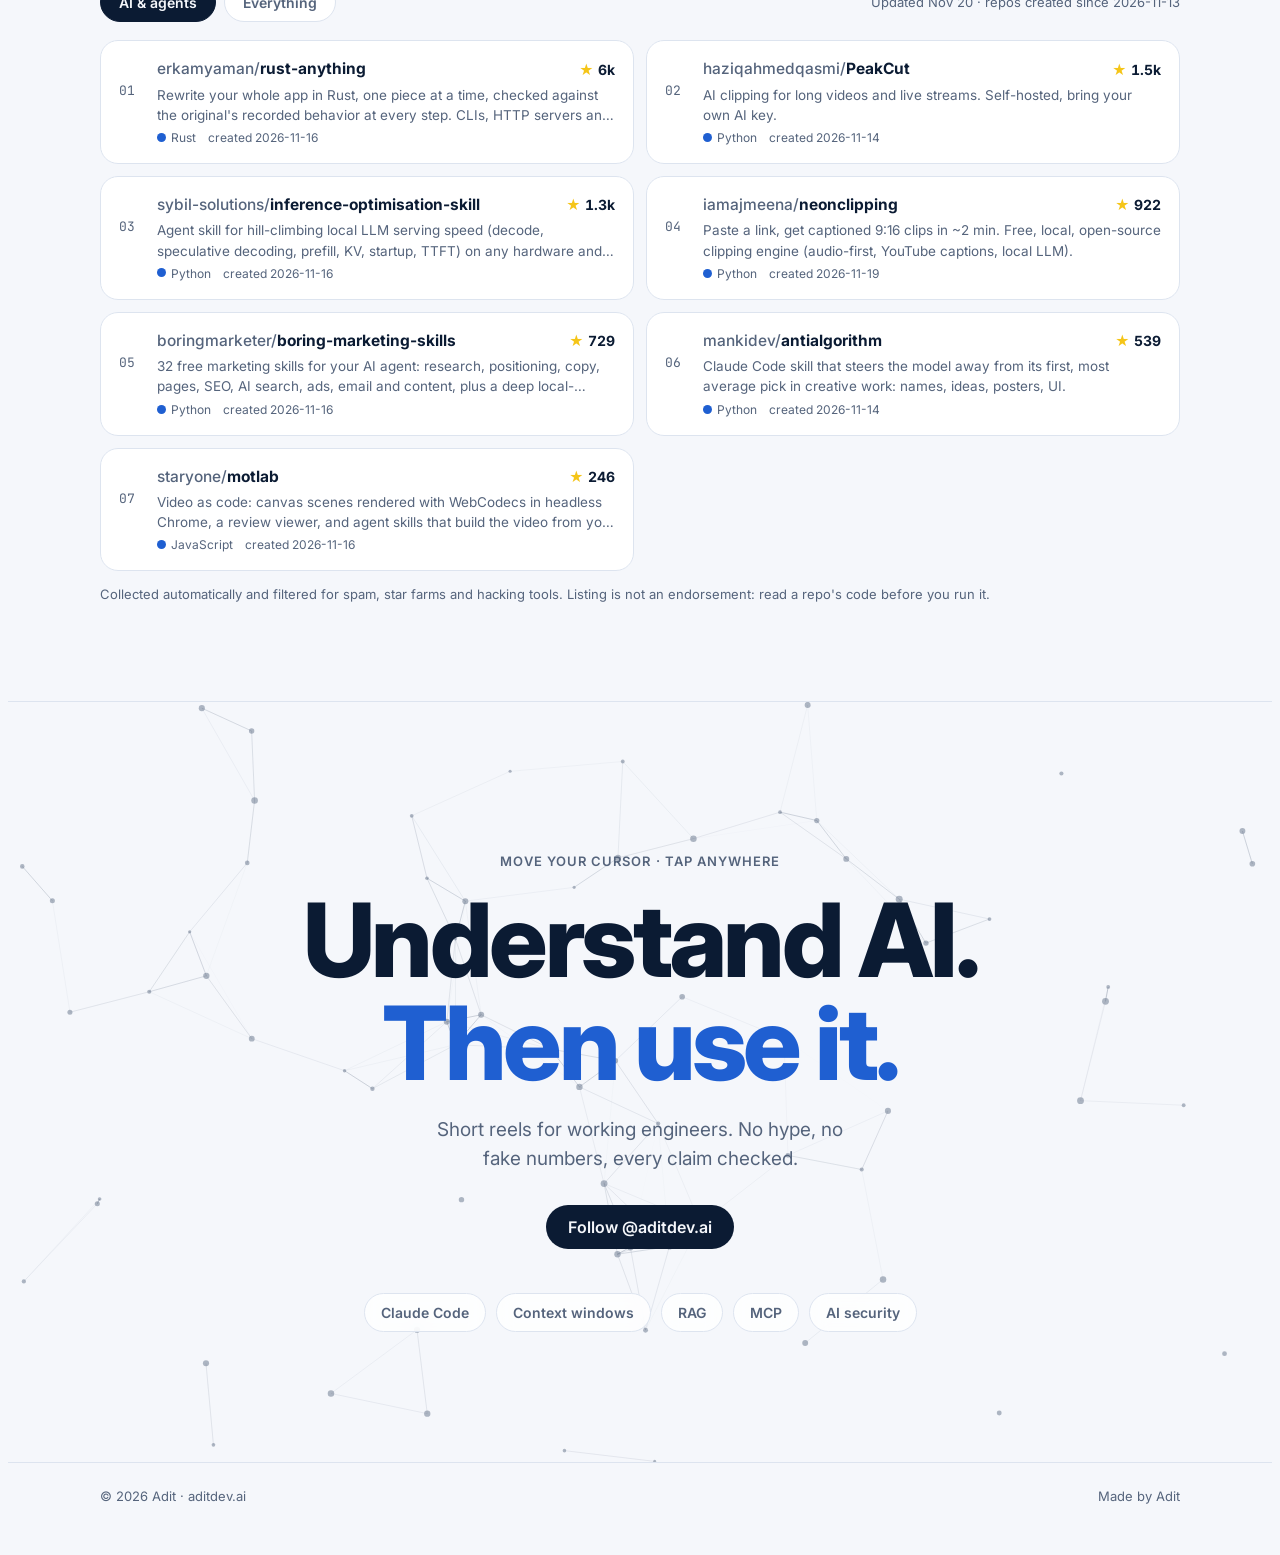
==== commit 8fbdeda2: "Add free guides, Instagram unlock flow and live trending repos - Four PDF guides (Claude Code setup," ====
--- a/index.html
+++ b/index.html
@@ -195,6 +195,55 @@
 .guide h3{font-size:24px;font-weight:700}
 .guide p{color:var(--ink2);margin-top:6px}
 
+/* free guides */
+.gguides{display:grid;grid-template-columns:repeat(4,1fr);gap:18px;perspective:1200px}
+.gcard{all:unset;box-sizing:border-box;cursor:pointer;display:flex;flex-direction:column;gap:12px;min-height:310px;padding:22px;border-radius:22px;min-width:0;
+  background:linear-gradient(180deg,var(--powder) 0 38%,var(--surface) 38%);border:1px solid var(--line);
+  transform:rotateX(var(--rx,0deg)) rotateY(var(--ry,0deg));transition:transform .5s cubic-bezier(.2,.8,.2,1),box-shadow .3s ease}
+.gcard.live{transition:transform .08s linear}
+.gcard:hover{box-shadow:0 24px 48px -28px rgba(11,27,51,.5)}
+.gcard:focus-visible{outline:3px solid var(--accent);outline-offset:3px}
+.gnum{font-family:var(--mono);font-size:13px;color:var(--accent);font-weight:600}
+.gt{font-size:21px;font-weight:800;line-height:1.15;letter-spacing:-.015em;min-height:3.5em;color:var(--ink)}
+.gd{font-size:14.5px;color:var(--ink2);flex:1}
+.gm{display:flex;justify-content:space-between;align-items:center;font-size:12.5px;color:var(--ink2);gap:8px}
+.gm b{font-family:var(--mono);font-size:12px;padding:4px 9px;border-radius:7px;background:var(--sun);color:#0B1B33;letter-spacing:.05em}
+#unlock{border:0;border-radius:24px;padding:28px;width:min(440px,calc(100vw - 32px));background:var(--surface);color:var(--ink);box-shadow:0 40px 80px -20px rgba(0,0,0,.45)}
+#unlock::backdrop{background:rgba(5,7,12,.55);backdrop-filter:blur(6px);-webkit-backdrop-filter:blur(6px)}
+#unlock[open]{animation:dlg .35s cubic-bezier(.2,.8,.2,1)}
+@keyframes dlg{from{transform:translateY(20px) scale(.97);opacity:0}}
+#unlock h3{font-size:24px;font-weight:800;margin:6px 0 18px}
+.ul-x{position:absolute;top:14px;right:14px;width:36px;height:36px;border-radius:50%;border:1px solid var(--line);background:var(--bg);color:var(--ink);font-size:20px;cursor:pointer}
+.ul-steps{list-style:none;margin:0;padding:0;display:grid;gap:16px}
+.ul-steps li{display:grid;grid-template-columns:32px 1fr;gap:12px;align-items:start}
+.ul-steps .dot{width:32px;height:32px;border-radius:50%;display:grid;place-items:center;background:var(--powder);color:var(--accent);font-weight:700;font-size:14px;transition:background .3s ease,color .3s ease}
+.ul-steps li.ok .dot{background:var(--accent);color:var(--bg)}
+.ul-steps b{display:block;font-size:16px}
+.ul-steps p{color:var(--ink2);font-size:14px;margin:2px 0 8px}
+.ul-kw{display:flex;flex-wrap:wrap;gap:8px;align-items:center}
+.ul-kw code{font-family:var(--mono);font-weight:600;font-size:18px;padding:6px 12px;border-radius:9px;background:var(--sun);color:#0B1B33;letter-spacing:.06em}
+
+/* trending repos */
+.ttabs{display:flex;gap:8px;align-items:center;flex-wrap:wrap;margin:-20px 0 18px}
+.ttab{min-height:40px;padding:0 18px;border-radius:999px;border:1px solid var(--line);background:var(--surface);color:var(--ink2);font:inherit;font-weight:600;font-size:14px;cursor:pointer}
+.ttab[aria-selected="true"]{background:var(--ink);color:var(--bg);border-color:var(--ink)}
+.tmeta{margin-left:auto;font-size:13px;color:var(--ink2)}
+.trepos{list-style:none;margin:0 0 14px;padding:0;display:grid;grid-template-columns:repeat(2,1fr);gap:12px}
+.trepo a{display:grid;grid-template-columns:auto 1fr auto;gap:4px 14px;align-items:center;padding:16px 18px;border-radius:18px;background:var(--surface);border:1px solid var(--line);text-decoration:none;min-width:0;height:100%;
+  transition:transform .3s cubic-bezier(.2,.8,.2,1),border-color .3s ease}
+.trepo a:hover{transform:translateY(-3px);border-color:var(--accent)}
+.trk{grid-row:span 2;font-family:var(--mono);font-size:13px;color:var(--ink2);width:24px}
+.trn{font-weight:700;font-size:15.5px;overflow:hidden;text-overflow:ellipsis;white-space:nowrap;min-width:0}
+.trn span{color:var(--ink2);font-weight:500}
+.trs{font-variant-numeric:tabular-nums;font-weight:700;font-size:14px;white-space:nowrap}
+.trs::before{content:"★ ";color:var(--sun)}
+.trd{grid-column:2 / 4;font-size:13.5px;color:var(--ink2);display:-webkit-box;-webkit-line-clamp:2;-webkit-box-orient:vertical;overflow:hidden}
+.trl{grid-column:2 / 4;font-size:12px;color:var(--ink2);display:flex;gap:12px}
+.trl i{display:inline-block;width:9px;height:9px;border-radius:50%;background:var(--accent);margin-right:5px;vertical-align:0}
+.trepo{animation:trin .45s cubic-bezier(.2,.8,.2,1) both}
+@keyframes trin{from{opacity:0;transform:translateY(8px)}}
+.tempty{grid-column:1/-1;padding:28px;text-align:center;color:var(--ink2);border:1px dashed var(--line);border-radius:18px}
+
 /* myth or fact */
 .qbar{display:flex;justify-content:space-between;align-items:center;gap:12px;flex-wrap:wrap;margin:-20px 0 20px;font-weight:600;font-variant-numeric:tabular-nums}
 .qgrid{display:grid;grid-template-columns:repeat(2,1fr);gap:20px}
@@ -257,6 +306,11 @@
   .stage{min-height:300px}
   .guide{grid-template-columns:1fr;justify-items:start}
   .qgrid{grid-template-columns:1fr}
+  .gguides{grid-template-columns:1fr 1fr}
+  .gcard{min-height:0}
+  .gt{min-height:0}
+  .trepos{grid-template-columns:1fr}
+  .tmeta{margin-left:0;width:100%}
   .final{padding-block:100px 90px}
 }
 @media (prefers-reduced-motion:reduce){
@@ -410,6 +464,32 @@
   </div>
 </section>
 
+<section class="band" id="guides" aria-labelledby="guides-h">
+  <div class="wrap">
+    <div class="head reveal">
+      <div class="eyebrow">Free guides</div>
+      <h2 id="guides-h">Four guides. Zero fluff.</h2>
+      <p>Every command checked against the official docs and GitHub. Follow on Instagram, send one word, and the PDF lands in your DMs.</p>
+    </div>
+    <div class="gguides">
+      <button class="gcard tilt reveal" type="button" data-g="0"><span class="gnum">01</span><span class="gt">Claude Code setup guide</span><span class="gd">CLAUDE.md, rules, permissions, hooks, skills, subagents, MCP and a master setup prompt.</span><span class="gm"><span>9 pages · developers</span><b>SETUP</b></span></button>
+      <button class="gcard tilt reveal" type="button" data-g="1"><span class="gnum">02</span><span class="gt">Top 10 Claude skills for developers</span><span class="gd">Plan, test first, debug the root cause, prove it works, review before merge.</span><span class="gm"><span>6 pages · developers</span><b>SKILLS</b></span></button>
+      <button class="gcard tilt reveal" type="button" data-g="2"><span class="gnum">03</span><span class="gt">Claude design and motion skills</span><span class="gd">UI that doesn't look AI-made, plus Remotion, HyperFrames and GSAP for video.</span><span class="gm"><span>5 pages · creators</span><b>DESIGN</b></span></button>
+      <button class="gcard tilt reveal" type="button" data-g="3"><span class="gnum">04</span><span class="gt">Claude for your money</span><span class="gd">Budgets from statements, a trading-journal review and stock research skills.</span><span class="gm"><span>6 pages · everyone</span><b>MONEY</b></span></button>
+    </div>
+  </div>
+  <dialog id="unlock" aria-labelledby="ul-title">
+    <form method="dialog"><button class="ul-x" aria-label="Close">×</button></form>
+    <div class="eyebrow" id="ul-num">Guide 01</div>
+    <h3 id="ul-title">Claude Code setup guide</h3>
+    <ol class="ul-steps">
+      <li id="ul-s1"><span class="dot">1</span><div><b>Follow @aditdev.ai</b><p>So the DM can reach you.</p><a class="btn small" id="ul-follow" href="https://www.instagram.com/aditdev.ai/" target="_blank" rel="noopener">Open Instagram</a></div></li>
+      <li id="ul-s2"><span class="dot">2</span><div><b>DM me the word</b><p>Copy it, then send it in a message.</p><div class="ul-kw"><code id="ul-kw">SETUP</code><button class="chip" type="button" id="ul-copy">Copy</button><a class="btn small" id="ul-dm" href="https://ig.me/m/aditdev.ai" target="_blank" rel="noopener">Open DM</a></div></div></li>
+      <li id="ul-s3"><span class="dot">3</span><div><b>Get the PDF</b><p>The guide link arrives in your Instagram DMs.</p></div></li>
+    </ol>
+  </dialog>
+</section>
+
 <section class="band" aria-labelledby="guide-h">
   <div class="wrap">
     <div class="guide spot reveal">
@@ -432,6 +512,23 @@
     </div>
     <div class="qbar reveal"><span id="qscore">0 of 4 answered</span><button class="chip" type="button" id="qreset">Play again</button></div>
     <div class="qgrid" id="qgrid"></div>
+  </div>
+</section>
+
+<section class="band" id="trending" aria-labelledby="trend-h">
+  <div class="wrap">
+    <div class="head reveal">
+      <div class="eyebrow">Live from GitHub</div>
+      <h2 id="trend-h">New repos everyone is starring.</h2>
+      <p>The most-starred repositories created in the last 7 days. Refreshed every morning.</p>
+    </div>
+    <div class="ttabs" role="tablist" aria-label="Repository filter">
+      <button class="ttab" role="tab" type="button" aria-selected="true" data-k="ai">AI &amp; agents</button>
+      <button class="ttab" role="tab" type="button" aria-selected="false" data-k="all">Everything</button>
+      <span class="tmeta" id="tmeta"></span>
+    </div>
+    <ol class="trepos" id="trepos"><li class="tempty">Loading this week's repos…</li></ol>
+    <p class="note">Collected automatically and filtered for spam, star farms and hacking tools. Listing is not an endorsement: read a repo's code before you run it.</p>
   </div>
 </section>
 
@@ -595,6 +692,60 @@
     else if (!lost) verdict.innerHTML = '<span class="flag">Fits</span>The AI can still see everything you said.';
     else verdict.innerHTML = `<span class="flag warn">Forgotten</span>${lost} word${lost > 1 ? 's' : ''} fell off, including “${esc(t.slice(0, lost).slice(-4).join(' '))}”.`;
   }
+  /* 8a. free guides: Instagram unlock dialog */
+  const GUIDES = [
+    { n: 'Guide 01', t: 'Claude Code setup guide', k: 'SETUP' },
+    { n: 'Guide 02', t: 'Top 10 Claude skills for developers', k: 'SKILLS' },
+    { n: 'Guide 03', t: 'Claude design and motion skills', k: 'DESIGN' },
+    { n: 'Guide 04', t: 'Claude for your money', k: 'MONEY' }
+  ];
+  const dlg = document.getElementById('unlock'), $ = id => document.getElementById(id);
+  document.querySelectorAll('.gcard').forEach(card => card.addEventListener('click', () => {
+    const g = GUIDES[card.dataset.g];
+    $('ul-num').textContent = g.n; $('ul-title').textContent = g.t; $('ul-kw').textContent = g.k;
+    $('ul-copy').textContent = 'Copy';
+    ['ul-s1', 'ul-s2', 'ul-s3'].forEach(id => $(id).classList.remove('ok'));
+    dlg.showModal ? dlg.showModal() : dlg.setAttribute('open', '');
+  }));
+  $('ul-follow').addEventListener('click', () => $('ul-s1').classList.add('ok'));
+  $('ul-dm').addEventListener('click', () => { $('ul-s2').classList.add('ok'); $('ul-s3').classList.add('ok'); });
+  $('ul-copy').addEventListener('click', async () => {
+    const kw = $('ul-kw').textContent;
+    try { await navigator.clipboard.writeText(kw); $('ul-copy').textContent = 'Copied'; }
+    catch { const r = document.createRange(); r.selectNodeContents($('ul-kw')); getSelection().removeAllRanges(); getSelection().addRange(r); $('ul-copy').textContent = 'Press Ctrl+C'; }
+    $('ul-s2').classList.add('ok');
+  });
+  dlg.addEventListener('click', e => { if (e.target === dlg) dlg.close(); });
+
+  /* 8b. trending GitHub repos from data/trending.json (refreshed daily by a GitHub Action) */
+  const trepos = $('trepos'), tmeta = $('tmeta');
+  let trend = null, tkey = 'ai';
+  const fmt = n => n >= 1000 ? (n / 1000).toFixed(1).replace(/\.0$/, '') + 'k' : String(n);
+  function showTrend() {
+    const list = trend[tkey] || [];
+    if (!list.length) { trepos.innerHTML = '<li class="tempty">Nothing passed the spam filter this week. Check back tomorrow.</li>'; return; }
+    trepos.innerHTML = list.map((r, i) => {
+      const [owner, name] = r.name.split('/');
+      return `<li class="trepo" style="animation-delay:${i * 60}ms"><a href="${esc(r.url)}" target="_blank" rel="noopener">
+        <span class="trk">${String(i + 1).padStart(2, '0')}</span>
+        <span class="trn"><span>${esc(owner)}/</span>${esc(name)}</span>
+        <span class="trs">${fmt(r.stars)}</span>
+        <span class="trd">${esc(r.description)}</span>
+        <span class="trl"><span><i></i>${esc(r.language || 'Code')}</span><span>created ${esc(r.created)}</span></span></a></li>`;
+    }).join('');
+  }
+  document.querySelectorAll('.ttab').forEach(b => b.addEventListener('click', () => {
+    document.querySelectorAll('.ttab').forEach(x => x.setAttribute('aria-selected', x === b));
+    tkey = b.dataset.k; if (trend) showTrend();
+  }));
+  fetch('data/trending.json').then(r => r.ok ? r.json() : Promise.reject(r.status)).then(d => {
+    trend = d;
+    tmeta.textContent = `Updated ${new Date(d.updated.replace('Z', ':00Z')).toLocaleDateString(undefined, { day: 'numeric', month: 'short' })} · repos created since ${d.since}`;
+    showTrend();
+  }).catch(() => {
+    trepos.innerHTML = '<li class="tempty">Couldn\'t load the list right now. <a class="link" href="https://github.com/trending" target="_blank" rel="noopener">See GitHub Trending ›</a></li>';
+  });
+
   /* 8. myth or fact game */
   const Q = [
     { q: 'AI reads your message word by word, like you do.', a: false, why: 'It reads tokens: small chunks of text, often pieces of words.' },
